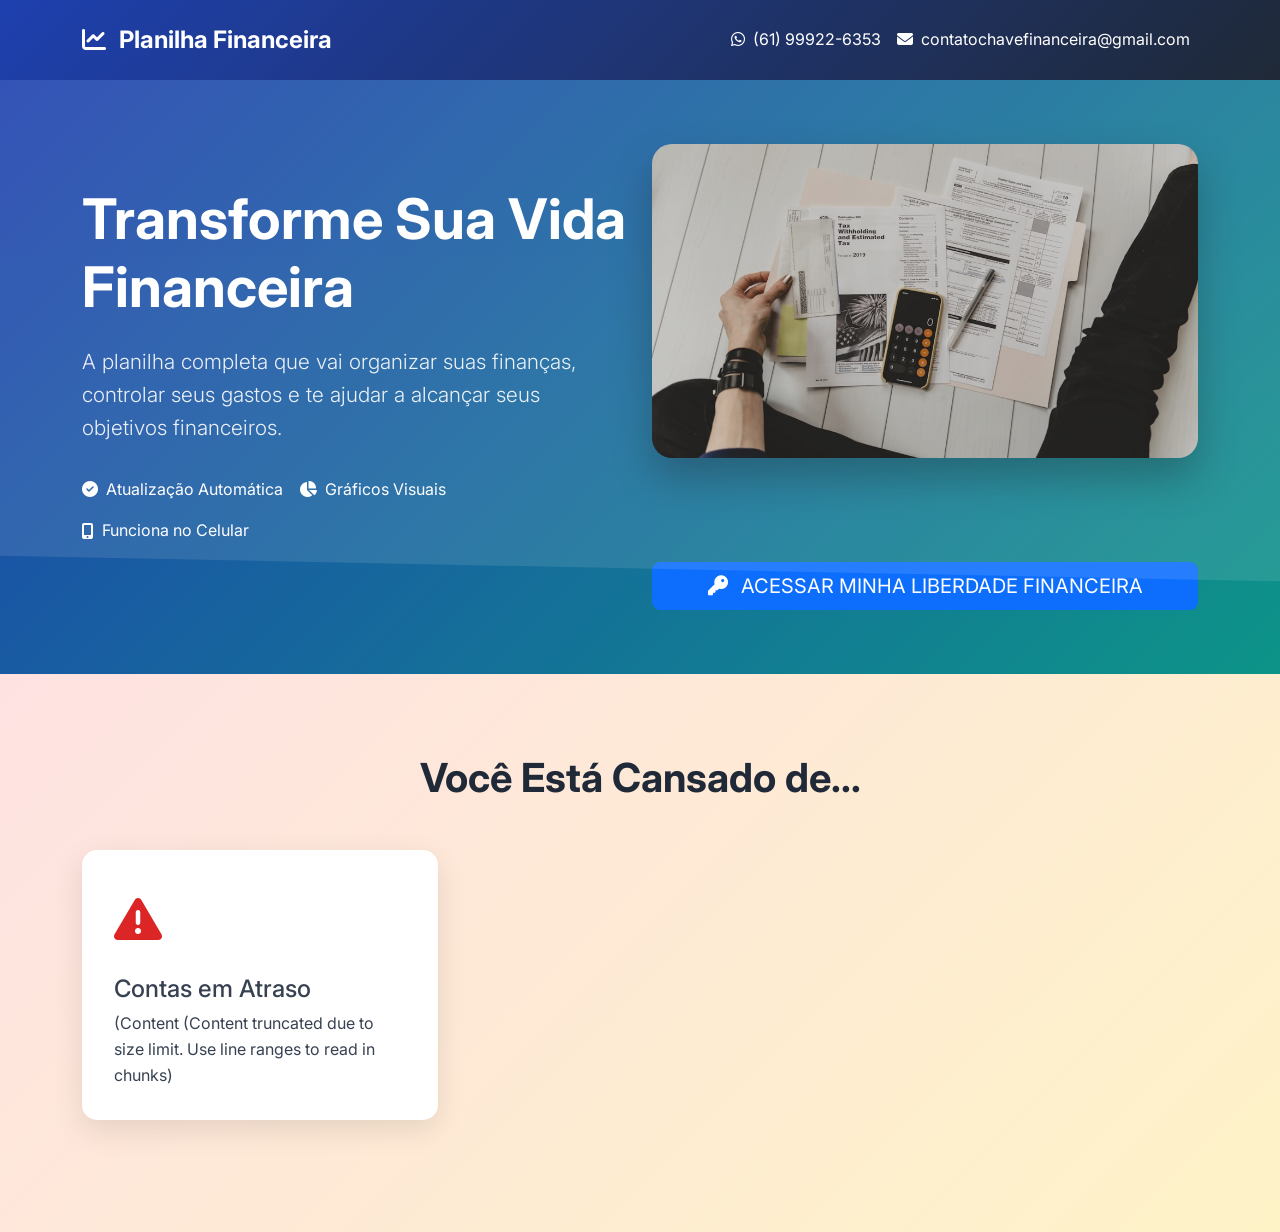
==== index.html @ 9bd9ca6d "Add files via upload" ====
<!DOCTYPE html>
<html lang="pt-BR">
<head>
    <meta charset="UTF-8">
    <meta name="viewport" content="width=device-width, initial-scale=1.0">
    <title>Planilha de Controle Financeiro - Transforme sua Vida Financeira</title>
    <meta name="description" content="Planilha completa para controle financeiro com atualizações automáticas, gráficos e categorização inteligente. Organize suas finanças de forma simples e eficaz.">
    
    <!-- Bootstrap CSS -->
    <link href="https://cdn.jsdelivr.net/npm/bootstrap@5.3.0/dist/css/bootstrap.min.css" rel="stylesheet">
    <!-- Font Awesome -->
    <link href="https://cdnjs.cloudflare.com/ajax/libs/font-awesome/6.4.0/css/all.min.css" rel="stylesheet">
    <!-- Google Fonts -->
    <link href="https://fonts.googleapis.com/css2?family=Inter:wght@300;400;500;600;700&display=swap" rel="stylesheet">
    
    <style>
        :root {
            --primary-color: #1e40af;
            --secondary-color: #0d9488;
            --accent-color: #0891b2;
            --success-color: #059669;
            --warning-color: #d97706;
            --danger-color: #dc2626;
            --dark-color: #1f2937;
            --light-color: #f8fafc;
            --text-color: #374151;
        }
        
        * {
            margin: 0;
            padding: 0;
            box-sizing: border-box;
        }
        
        body {
            font-family: 'Inter', sans-serif;
            line-height: 1.6;
            color: var(--text-color);
            background-color: var(--light-color);
        }
        
        /* Header */
        .navbar {
            background: linear-gradient(135deg, var(--primary-color), var(--dark-color));
            padding: 1rem 0;
            box-shadow: 0 4px 20px rgba(0, 0, 0, 0.1);
        }
        
        .navbar-brand {
            font-weight: 700;
            font-size: 1.5rem;
            color: white !important;
        }
        
        /* Hero Section */
        .hero {
            background: linear-gradient(135deg, var(--primary-color), var(--secondary-color));
            color: white;
            padding: 4rem 0;
            position: relative;
            overflow: hidden;
        }
        
        .hero::before {
            content: '';
            position: absolute;
            top: 0;
            left: 0;
            right: 0;
            bottom: 0;
            background: url('data:image/svg+xml,<svg xmlns="http://www.w3.org/2000/svg" viewBox="0 0 1000 100" fill="white" opacity="0.1"><polygon points="0,0 1000,0 1000,100 0,80"/></svg>');
            background-size: cover;
        }
        
        .hero-content {
            position: relative;
            z-index: 2;
        }
        
        .hero h1 {
            font-size: 3.5rem;
            font-weight: 700;
            margin-bottom: 1.5rem;
            line-height: 1.2;
        }
        
        .hero .lead {
            font-size: 1.3rem;
            margin-bottom: 2rem;
            opacity: 0.9;
        }
        
        .planilha-preview {
            border-radius: 20px;
            box-shadow: 0 20px 40px rgba(0, 0, 0, 0.3);
            max-width: 100%;
            height: auto;
            margin-bottom: 5rem; /* Aumentado ainda mais para maior espaçamento */
        }
        
        /* Sections */
        .section {
            padding: 5rem 0;
        }
        
        .section-title {
            font-size: 2.5rem;
            font-weight: 700;
            text-align: center;
            margin-bottom: 3rem;
            color: var(--dark-color);
        }
        
        /* Problem Section */
        .problem-section {
            background: linear-gradient(135deg, #fee2e2, #fef3c7);
            position: relative;
        }
        
        .problem-card {
            background: white;
            border-radius: 15px;
            padding: 2rem;
            box-shadow: 0 10px 30px rgba(0, 0, 0, 0.1);
            margin-bottom: 2rem;
            transition: transform 0.3s ease;
        }
        
        .problem-card:hover {
            transform: translateY(-5px);
        }
        
        .problem-icon {
            font-size: 3rem;
            color: var(--danger-color);
            margin-bottom: 1rem;
        }
        
        /* Solution Section */
        .solution-section {
            background: linear-gradient(135deg, #ecfdf5, #f0f9ff);
        }
        
        /* Benefits */
        .benefit-card {
            background: white;
            border-radius: 15px;
            padding: 2rem;
            text-align: center;
            box-shadow: 0 10px 30px rgba(0, 0, 0, 0.1);
            transition: transform 0.3s ease;
            height: 100%;
        }
        
        .benefit-card:hover {
            transform: translateY(-5px);
        }
        
        .benefit-icon {
            font-size: 3rem;
            color: var(--secondary-color);
            margin-bottom: 1rem;
        }
        
        /* How it Works */
        .step-card {
            background: white;
            border-radius: 15px;
            padding: 2rem;
            text-align: center;
            box-shadow: 0 10px 30px rgba(0, 0, 0, 0.1);
            position: relative;
            margin-bottom: 2rem;
        }
        
        .step-number {
            position: absolute;
            top: -20px;
            left: 50%;
            transform: translateX(-50%);
            background: var(--primary-color);
            color: white;
            width: 40px;
            height: 40px;
            border-radius: 50%;
            display: flex;
            align-items: center;
            justify-content: center;
            font-weight: 700;
            font-size: 1.2rem;
        }
        
        /* Testimonials */
        .testimonial-card {
            background: white;
            border-radius: 15px;
            padding: 2rem;
            box-shadow: 0 10px 30px rgba(0, 0, 0, 0.1);
            margin-bottom: 2rem;
        }
        
        .testimonial-rating {
            color: #fbbf24;
            margin-bottom: 1rem;
        }
        
        /* Purchase Section */
        .purchase-section {
            background: linear-gradient(135deg, var(--primary-color), var(--secondary-color));
            color: white;
            position: relative;
        }
        
        .price-card {
            background: white;
            color: var(--dark-color);
            border-radius: 20px;
            padding: 3rem 2rem;
            text-align: center;
            box-shadow: 0 20px 40px rgba(0, 0, 0, 0.2);
            position: relative;
            overflow: hidden;
        }
        
        .price-card::before {
            content: '';
            position: absolute;
            top: 0;
            left: 0;
            right: 0;
            height: 5px;
            background: linear-gradient(90deg, var(--primary-color), var(--secondary-color));
        }
        
        .price {
            font-size: 3rem;
            font-weight: 700;
            color: var(--success-color);
            margin: 1rem 0;
        }
        
        .guarantee-badge {
            background: var(--success-color);
            color: white;
            padding: 0.5rem 1rem;
            border-radius: 25px;
            font-weight: 600;
            display: inline-block;
            margin-top: 1rem;
        }
        
        /* Buttons */
        .btn-primary-custom {
            background: linear-gradient(135deg, #059669, #10b981); /* Mais verde que azul */
            border: none;
            border-radius: 50px;
            padding: 1rem 2rem;
            font-weight: 600;
            font-size: 1.1rem;
            transition: all 0.3s ease;
            box-shadow: 0 4px 15px rgba(5, 150, 105, 0.3);
        }
        
        .btn-primary-custom:hover {
            transform: translateY(-2px);
            box-shadow: 0 8px 25px rgba(5, 150, 105, 0.4);
        }
        
        .btn-comprar {
            background: linear-gradient(135deg, var(--success-color), var(--secondary-color));
            border: none;
            border-radius: 50px;
            padding: 1.2rem 3rem;
            font-weight: 700;
            font-size: 1.3rem;
            color: white;
            transition: all 0.3s ease;
            box-shadow: 0 6px 20px rgba(5, 150, 105, 0.4);
            animation: pulse 2s infinite;
        }
        
        .btn-comprar:hover {
            transform: translateY(-3px);
            box-shadow: 0 10px 30px rgba(5, 150, 105, 0.5);
            color: white;
        }
        
        @keyframes pulse {
            0% { box-shadow: 0 6px 20px rgba(5, 150, 105, 0.4); }
            50% { box-shadow: 0 6px 20px rgba(5, 150, 105, 0.6); }
            100% { box-shadow: 0 6px 20px rgba(5, 150, 105, 0.4); }
        }
        
        /* FAQ */
        .faq-item {
            background: white;
            border-radius: 10px;
            margin-bottom: 1rem;
            box-shadow: 0 4px 15px rgba(0, 0, 0, 0.1);
        }
        
        .faq-header {
            padding: 1.5rem;
            cursor: pointer;
            border-bottom: 1px solid #e5e7eb;
            transition: background-color 0.3s ease;
        }
        
        .faq-header:hover {
            background-color: #f9fafb;
        }
        
        .faq-content {
            padding: 1.5rem;
            display: none;
        }
        
        /* Footer */
        .footer {
            background: var(--dark-color);
            color: white;
            padding: 3rem 0 1rem;
        }
        
        /* Mobile Optimizations */
        @media (max-width: 768px) {
            .hero h1 {
                font-size: 2.5rem;
            }
            
            .hero .lead {
                font-size: 1.1rem;
            }
            
            .section-title {
                font-size: 2rem;
            }
            
            .price {
                font-size: 2.5rem;
            }
            
            .btn-comprar {
                font-size: 1.1rem;
                padding: 1rem 2rem;
            }
        }
        
        /* Fixed Buy Button for Mobile */
        .fixed-buy-button {
            position: fixed;
            bottom: 20px;
            left: 50%;
            transform: translateX(-50%);
            z-index: 1000;
            display: none;
        }
        
        @media (max-width: 768px) {
            .fixed-buy-button {
                display: block;
            }
        }
        
        /* Modal Styles */
        .modal-content {
            border-radius: 20px;
            border: none;
        }
        
        .modal-header {
            background: linear-gradient(135deg, var(--primary-color), var(--secondary-color));
            color: white;
            border-radius: 20px 20px 0 0;
        }
        
        .form-control {
            border-radius: 10px;
            border: 2px solid #e5e7eb;
            padding: 12px 16px;
            transition: border-color 0.3s ease;
        }
        
        .form-control:focus {
            border-color: var(--primary-color);
            box-shadow: 0 0 0 3px rgba(30, 64, 175, 0.1);
        }
        
        .payment-option {
            border: 2px solid #e5e7eb;
            border-radius: 15px;
            padding: 1rem;
            margin-bottom: 1rem;
            cursor: pointer;
            transition: all 0.3s ease;
        }
        
        .payment-option:hover {
            border-color: var(--primary-color);
            background-color: #f8fafc;
        }
        
        .payment-option.selected {
            border-color: var(--primary-color);
            background-color: #eff6ff;
        }
        
        .payment-icon {
            font-size: 2rem;
            margin-bottom: 0.5rem;
        }
        
        .pix-details {
            background: #fef3c7;
            border: 2px solid #f59e0b;
            border-radius: 15px;
            padding: 1.5rem;
            margin-bottom: 1rem; /* Alterado para margin-bottom */
            display: none;
        }
        .pix-key {
            background: white;
            border: 1px solid #d1d5db;
            border-radius: 8px;
            padding: 10px;
            font-family: monospace;
            word-break: break-all;
            margin: 1rem 0;
        }

        .card-details {
            background: #e0f2fe;
            border: 2px solid #3b82f6;
            border-radius: 15px;
            padding: 1.5rem;
            margin-top: 1rem;
            display: none;
        }
    </style>
</head>
<body>
    <!-- Navigation -->
    <nav class="navbar navbar-expand-lg navbar-dark">
        <div class="container">
            <a class="navbar-brand" href="#">
                <i class="fas fa-chart-line me-2"></i>
                Planilha Financeira
            </a>
            <div class="navbar-nav ms-auto">
                <a class="nav-link text-white" href="tel:61999226353">
                    <i class="fab fa-whatsapp me-1"></i>
                    (61) 99922-6353
                </a>
                <a class="nav-link text-white" href="mailto:contatochavefinanceira@gmail.com">
                    <i class="fas fa-envelope me-1"></i>
                    contatochavefinanceira@gmail.com
                </a>
            </div>
        </div>
    </nav>

    <!-- Hero Section -->
    <section class="hero">
        <div class="container">
            <div class="row align-items-center">
                <div class="col-lg-6">
                    <div class="hero-content">
                        <h1>Transforme Sua Vida Financeira</h1>
                        <p class="lead">
                            A planilha completa que vai organizar suas finanças, 
                            controlar seus gastos e te ajudar a alcançar seus objetivos financeiros.
                        </p>
                        <div class="d-flex flex-wrap gap-3 mb-4">
                            <div class="d-flex align-items-center">
                                <i class="fas fa-check-circle me-2"></i>
                                <span>Atualização Automática</span>
                            </div>
                            <div class="d-flex align-items-center">
                                <i class="fas fa-chart-pie me-2"></i>
                                <span>Gráficos Visuais</span>
                            </div>
                            <div class="d-flex align-items-center">
                                <i class="fas fa-mobile-alt me-2"></i>
                                <span>Funciona no Celular</span>
                            </div>
                        </div>
                        <!-- Botão removido para evitar sobreposição no mobile -->
                    </div>
                </div>
                <div class="col-lg-6 text-center">
                    <img src="planilha_nova.jpeg" alt="Planilha de Controle Financeiro" class="planilha-preview">
                    <div class="mt-4">
                        <button class="btn btn-primary btn-lg pulse-button w-100" onclick="abrirModalCompra()">
                            <i class="fas fa-key me-2"></i>
                            ACESSAR MINHA LIBERDADE FINANCEIRA
                        </button>
                    </div>
                </div>
                </div>
            </div>
        </div>
    </section>    <!-- Problem Section -->
    <section class="section problem-section" id="problema">
        <div class="container">
            <h2 class="section-title">Você Está Cansado de...</h2>
            <div class="row">
                <div class="col-md-4">
                    <div class="problem-card">
                        <div class="problem-icon">
                            <i class="fas fa-exclamation-triangle"></i>
                        </div>
                        <h4>Contas em Atraso</h4>
                  
(Content
(Content truncated due to size limit. Use line ranges to read in chunks)
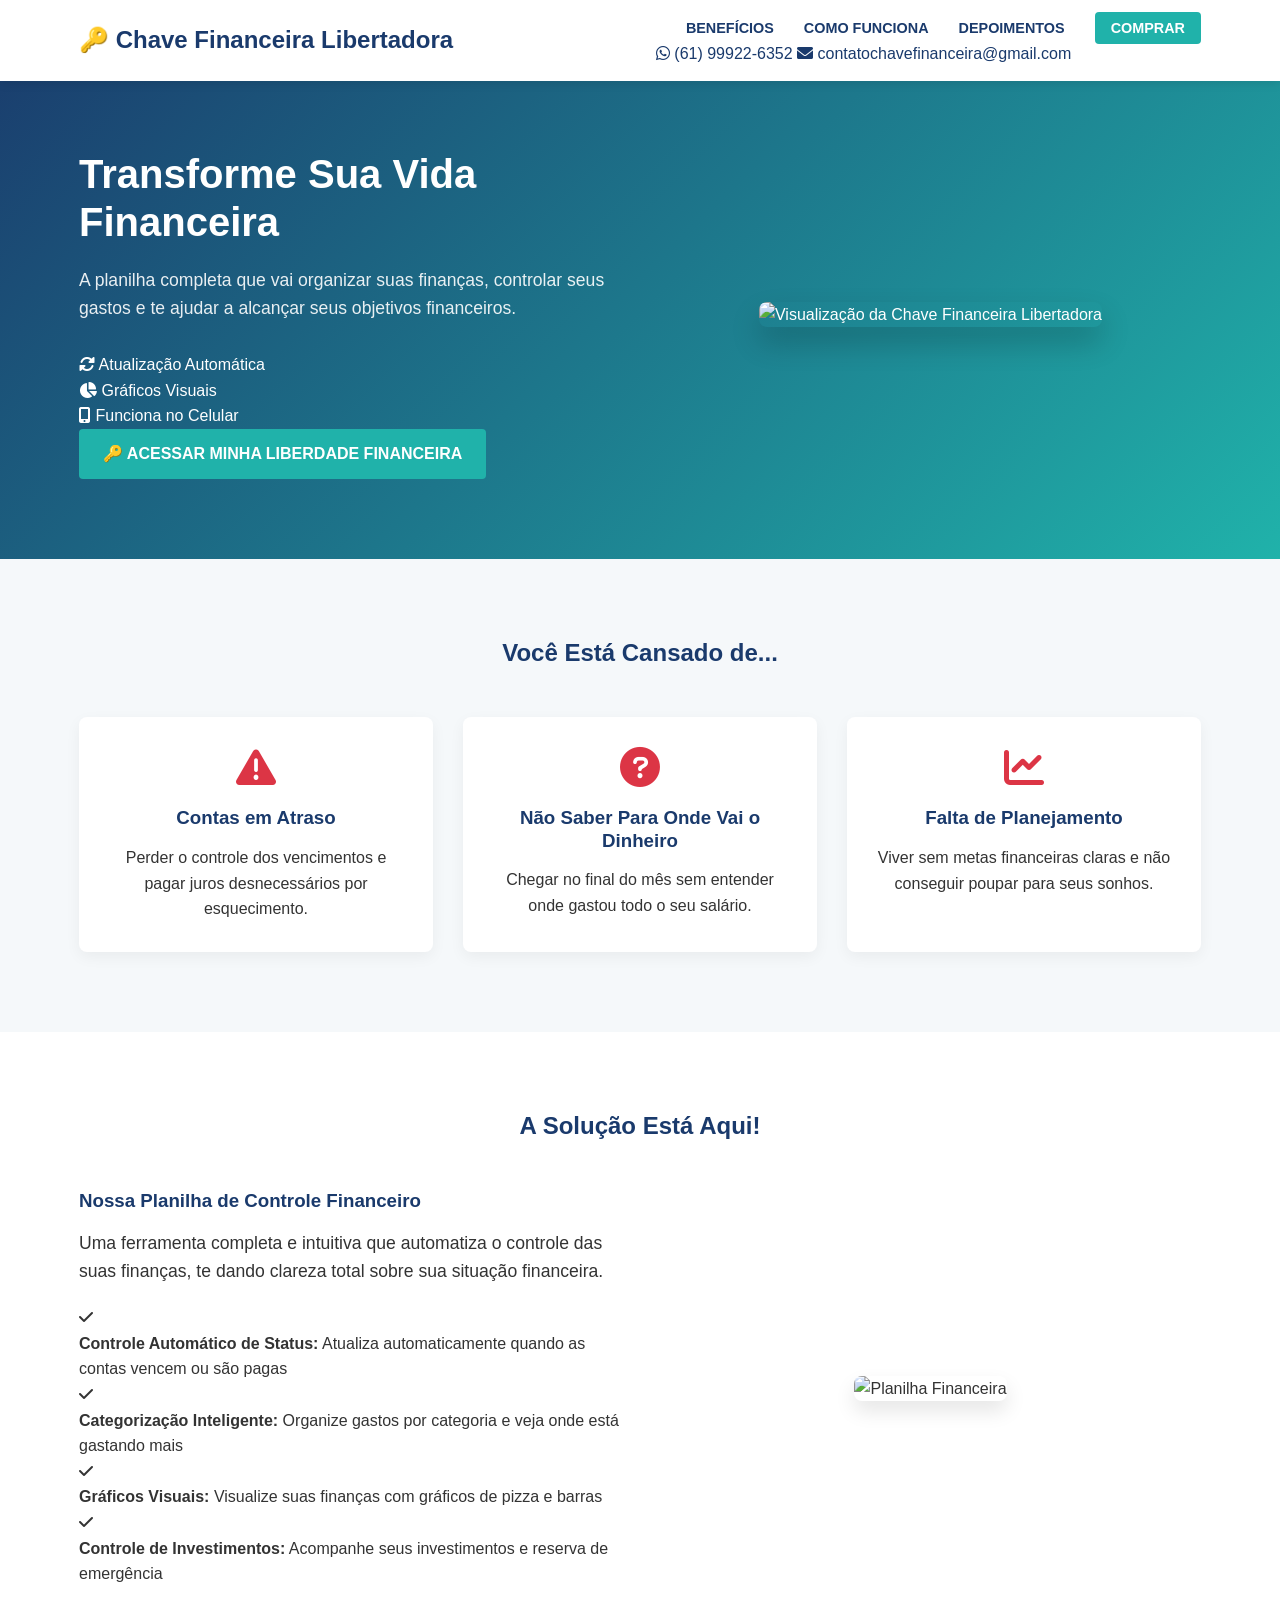
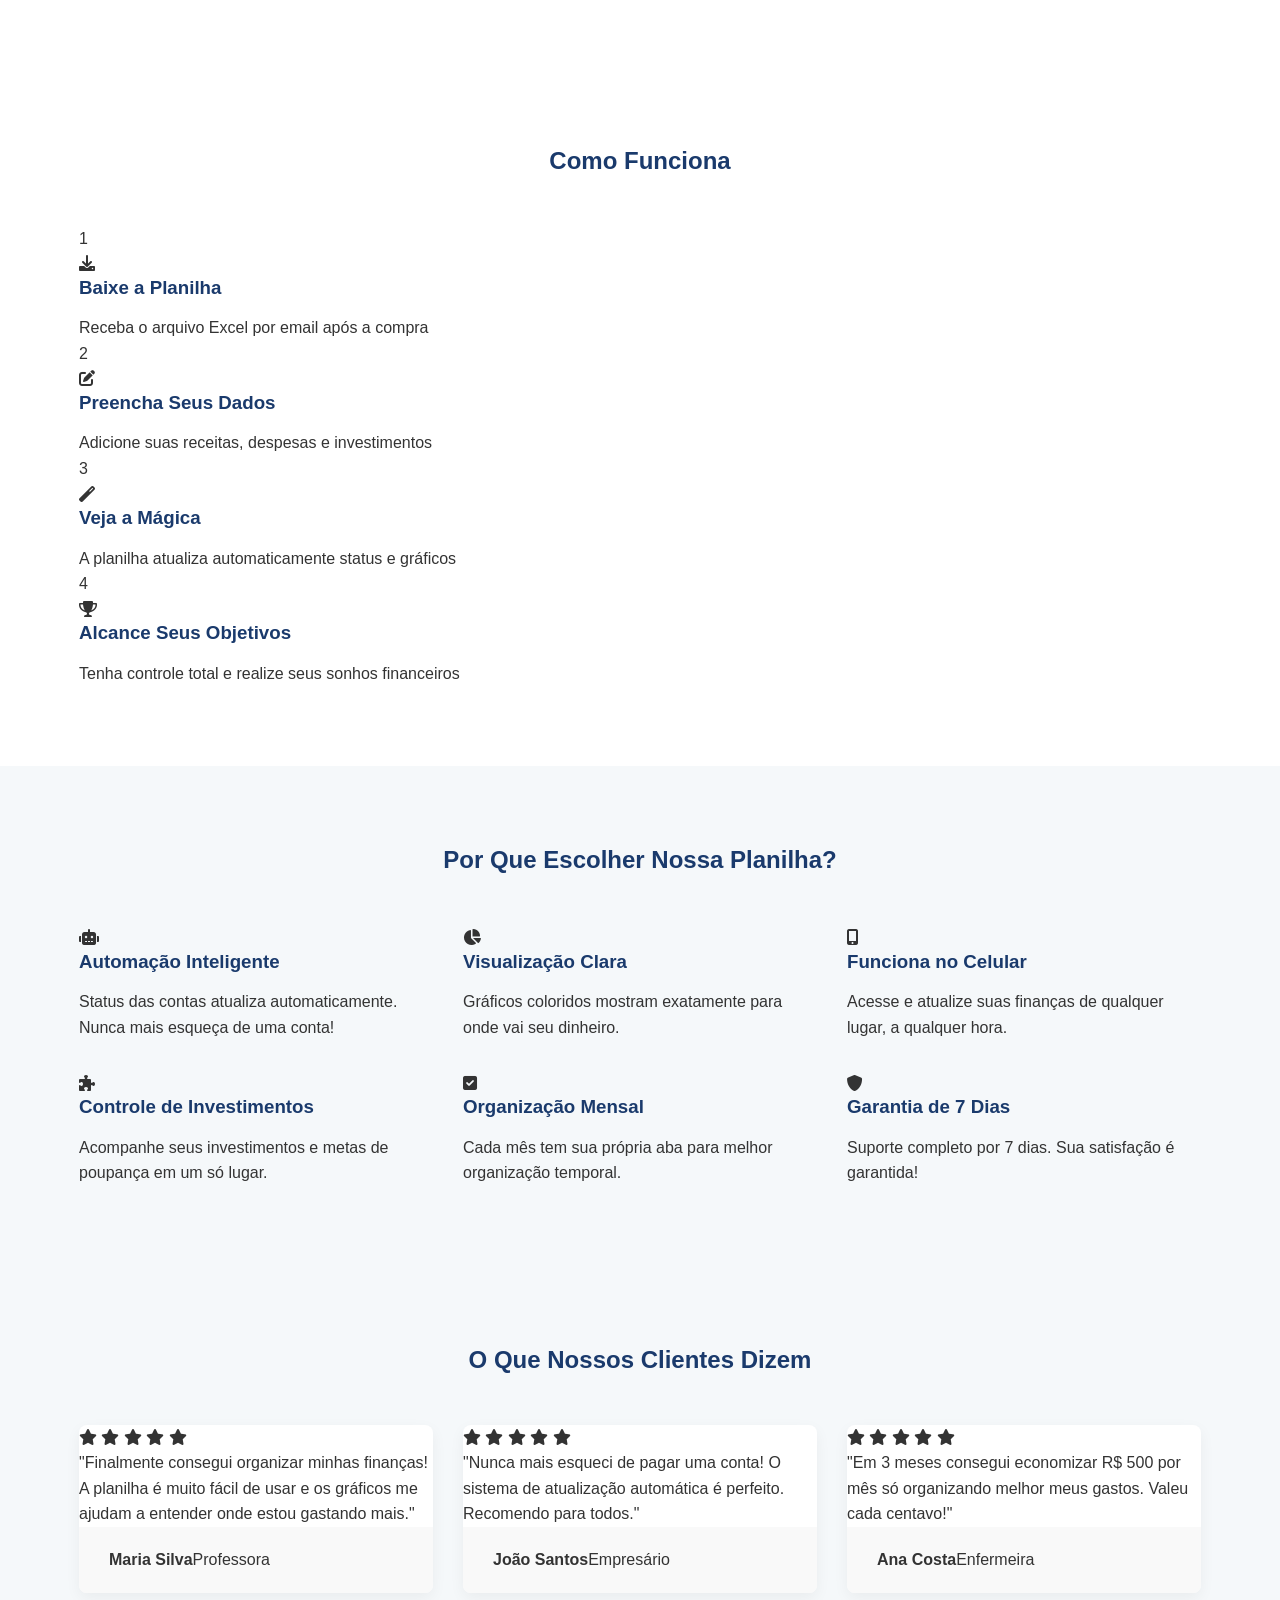
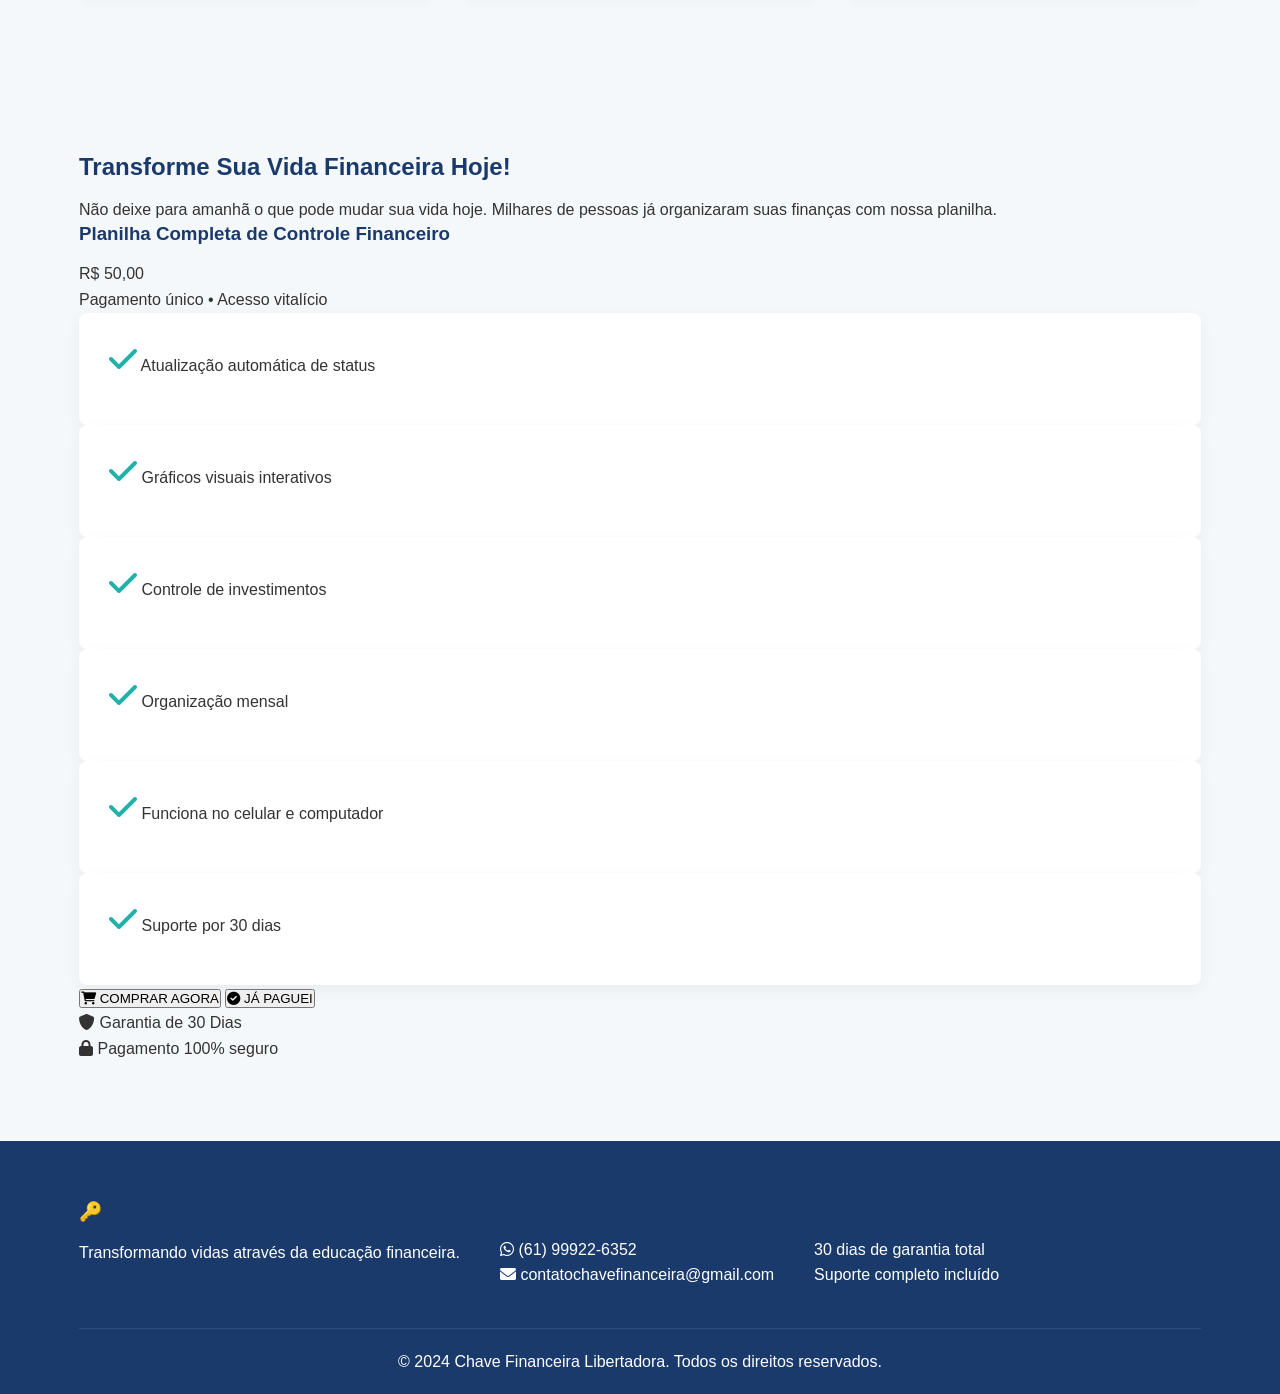
==== commit 79c4c799: "Add files via upload" ====
--- a/index.html
+++ b/index.html
@@ -3,514 +3,464 @@
 <head>
     <meta charset="UTF-8">
     <meta name="viewport" content="width=device-width, initial-scale=1.0">
-    <title>Planilha de Controle Financeiro - Transforme sua Vida Financeira</title>
-    <meta name="description" content="Planilha completa para controle financeiro com atualizações automáticas, gráficos e categorização inteligente. Organize suas finanças de forma simples e eficaz.">
-    
-    <!-- Bootstrap CSS -->
-    <link href="https://cdn.jsdelivr.net/npm/bootstrap@5.3.0/dist/css/bootstrap.min.css" rel="stylesheet">
-    <!-- Font Awesome -->
-    <link href="https://cdnjs.cloudflare.com/ajax/libs/font-awesome/6.4.0/css/all.min.css" rel="stylesheet">
-    <!-- Google Fonts -->
-    <link href="https://fonts.googleapis.com/css2?family=Inter:wght@300;400;500;600;700&display=swap" rel="stylesheet">
-    
-    <style>
-        :root {
-            --primary-color: #1e40af;
-            --secondary-color: #0d9488;
-            --accent-color: #0891b2;
-            --success-color: #059669;
-            --warning-color: #d97706;
-            --danger-color: #dc2626;
-            --dark-color: #1f2937;
-            --light-color: #f8fafc;
-            --text-color: #374151;
-        }
-        
-        * {
-            margin: 0;
-            padding: 0;
-            box-sizing: border-box;
-        }
-        
-        body {
-            font-family: 'Inter', sans-serif;
-            line-height: 1.6;
-            color: var(--text-color);
-            background-color: var(--light-color);
-        }
-        
-        /* Header */
-        .navbar {
-            background: linear-gradient(135deg, var(--primary-color), var(--dark-color));
-            padding: 1rem 0;
-            box-shadow: 0 4px 20px rgba(0, 0, 0, 0.1);
-        }
-        
-        .navbar-brand {
-            font-weight: 700;
-            font-size: 1.5rem;
-            color: white !important;
-        }
-        
-        /* Hero Section */
-        .hero {
-            background: linear-gradient(135deg, var(--primary-color), var(--secondary-color));
-            color: white;
-            padding: 4rem 0;
-            position: relative;
-            overflow: hidden;
-        }
-        
-        .hero::before {
-            content: '';
-            position: absolute;
-            top: 0;
-            left: 0;
-            right: 0;
-            bottom: 0;
-            background: url('data:image/svg+xml,<svg xmlns="http://www.w3.org/2000/svg" viewBox="0 0 1000 100" fill="white" opacity="0.1"><polygon points="0,0 1000,0 1000,100 0,80"/></svg>');
-            background-size: cover;
-        }
-        
-        .hero-content {
-            position: relative;
-            z-index: 2;
-        }
-        
-        .hero h1 {
-            font-size: 3.5rem;
-            font-weight: 700;
-            margin-bottom: 1.5rem;
-            line-height: 1.2;
-        }
-        
-        .hero .lead {
-            font-size: 1.3rem;
-            margin-bottom: 2rem;
-            opacity: 0.9;
-        }
-        
-        .planilha-preview {
-            border-radius: 20px;
-            box-shadow: 0 20px 40px rgba(0, 0, 0, 0.3);
-            max-width: 100%;
-            height: auto;
-            margin-bottom: 5rem; /* Aumentado ainda mais para maior espaçamento */
-        }
-        
-        /* Sections */
-        .section {
-            padding: 5rem 0;
-        }
-        
-        .section-title {
-            font-size: 2.5rem;
-            font-weight: 700;
-            text-align: center;
-            margin-bottom: 3rem;
-            color: var(--dark-color);
-        }
-        
-        /* Problem Section */
-        .problem-section {
-            background: linear-gradient(135deg, #fee2e2, #fef3c7);
-            position: relative;
-        }
-        
-        .problem-card {
-            background: white;
-            border-radius: 15px;
-            padding: 2rem;
-            box-shadow: 0 10px 30px rgba(0, 0, 0, 0.1);
-            margin-bottom: 2rem;
-            transition: transform 0.3s ease;
-        }
-        
-        .problem-card:hover {
-            transform: translateY(-5px);
-        }
-        
-        .problem-icon {
-            font-size: 3rem;
-            color: var(--danger-color);
-            margin-bottom: 1rem;
-        }
-        
-        /* Solution Section */
-        .solution-section {
-            background: linear-gradient(135deg, #ecfdf5, #f0f9ff);
-        }
-        
-        /* Benefits */
-        .benefit-card {
-            background: white;
-            border-radius: 15px;
-            padding: 2rem;
-            text-align: center;
-            box-shadow: 0 10px 30px rgba(0, 0, 0, 0.1);
-            transition: transform 0.3s ease;
-            height: 100%;
-        }
-        
-        .benefit-card:hover {
-            transform: translateY(-5px);
-        }
-        
-        .benefit-icon {
-            font-size: 3rem;
-            color: var(--secondary-color);
-            margin-bottom: 1rem;
-        }
-        
-        /* How it Works */
-        .step-card {
-            background: white;
-            border-radius: 15px;
-            padding: 2rem;
-            text-align: center;
-            box-shadow: 0 10px 30px rgba(0, 0, 0, 0.1);
-            position: relative;
-            margin-bottom: 2rem;
-        }
-        
-        .step-number {
-            position: absolute;
-            top: -20px;
-            left: 50%;
-            transform: translateX(-50%);
-            background: var(--primary-color);
-            color: white;
-            width: 40px;
-            height: 40px;
-            border-radius: 50%;
-            display: flex;
-            align-items: center;
-            justify-content: center;
-            font-weight: 700;
-            font-size: 1.2rem;
-        }
-        
-        /* Testimonials */
-        .testimonial-card {
-            background: white;
-            border-radius: 15px;
-            padding: 2rem;
-            box-shadow: 0 10px 30px rgba(0, 0, 0, 0.1);
-            margin-bottom: 2rem;
-        }
-        
-        .testimonial-rating {
-            color: #fbbf24;
-            margin-bottom: 1rem;
-        }
-        
-        /* Purchase Section */
-        .purchase-section {
-            background: linear-gradient(135deg, var(--primary-color), var(--secondary-color));
-            color: white;
-            position: relative;
-        }
-        
-        .price-card {
-            background: white;
-            color: var(--dark-color);
-            border-radius: 20px;
-            padding: 3rem 2rem;
-            text-align: center;
-            box-shadow: 0 20px 40px rgba(0, 0, 0, 0.2);
-            position: relative;
-            overflow: hidden;
-        }
-        
-        .price-card::before {
-            content: '';
-            position: absolute;
-            top: 0;
-            left: 0;
-            right: 0;
-            height: 5px;
-            background: linear-gradient(90deg, var(--primary-color), var(--secondary-color));
-        }
-        
-        .price {
-            font-size: 3rem;
-            font-weight: 700;
-            color: var(--success-color);
-            margin: 1rem 0;
-        }
-        
-        .guarantee-badge {
-            background: var(--success-color);
-            color: white;
-            padding: 0.5rem 1rem;
-            border-radius: 25px;
-            font-weight: 600;
-            display: inline-block;
-            margin-top: 1rem;
-        }
-        
-        /* Buttons */
-        .btn-primary-custom {
-            background: linear-gradient(135deg, #059669, #10b981); /* Mais verde que azul */
-            border: none;
-            border-radius: 50px;
-            padding: 1rem 2rem;
-            font-weight: 600;
-            font-size: 1.1rem;
-            transition: all 0.3s ease;
-            box-shadow: 0 4px 15px rgba(5, 150, 105, 0.3);
-        }
-        
-        .btn-primary-custom:hover {
-            transform: translateY(-2px);
-            box-shadow: 0 8px 25px rgba(5, 150, 105, 0.4);
-        }
-        
-        .btn-comprar {
-            background: linear-gradient(135deg, var(--success-color), var(--secondary-color));
-            border: none;
-            border-radius: 50px;
-            padding: 1.2rem 3rem;
-            font-weight: 700;
-            font-size: 1.3rem;
-            color: white;
-            transition: all 0.3s ease;
-            box-shadow: 0 6px 20px rgba(5, 150, 105, 0.4);
-            animation: pulse 2s infinite;
-        }
-        
-        .btn-comprar:hover {
-            transform: translateY(-3px);
-            box-shadow: 0 10px 30px rgba(5, 150, 105, 0.5);
-            color: white;
-        }
-        
-        @keyframes pulse {
-            0% { box-shadow: 0 6px 20px rgba(5, 150, 105, 0.4); }
-            50% { box-shadow: 0 6px 20px rgba(5, 150, 105, 0.6); }
-            100% { box-shadow: 0 6px 20px rgba(5, 150, 105, 0.4); }
-        }
-        
-        /* FAQ */
-        .faq-item {
-            background: white;
-            border-radius: 10px;
-            margin-bottom: 1rem;
-            box-shadow: 0 4px 15px rgba(0, 0, 0, 0.1);
-        }
-        
-        .faq-header {
-            padding: 1.5rem;
-            cursor: pointer;
-            border-bottom: 1px solid #e5e7eb;
-            transition: background-color 0.3s ease;
-        }
-        
-        .faq-header:hover {
-            background-color: #f9fafb;
-        }
-        
-        .faq-content {
-            padding: 1.5rem;
-            display: none;
-        }
-        
-        /* Footer */
-        .footer {
-            background: var(--dark-color);
-            color: white;
-            padding: 3rem 0 1rem;
-        }
-        
-        /* Mobile Optimizations */
-        @media (max-width: 768px) {
-            .hero h1 {
-                font-size: 2.5rem;
-            }
-            
-            .hero .lead {
-                font-size: 1.1rem;
-            }
-            
-            .section-title {
-                font-size: 2rem;
-            }
-            
-            .price {
-                font-size: 2.5rem;
-            }
-            
-            .btn-comprar {
-                font-size: 1.1rem;
-                padding: 1rem 2rem;
-            }
-        }
-        
-        /* Fixed Buy Button for Mobile */
-        .fixed-buy-button {
-            position: fixed;
-            bottom: 20px;
-            left: 50%;
-            transform: translateX(-50%);
-            z-index: 1000;
-            display: none;
-        }
-        
-        @media (max-width: 768px) {
-            .fixed-buy-button {
-                display: block;
-            }
-        }
-        
-        /* Modal Styles */
-        .modal-content {
-            border-radius: 20px;
-            border: none;
-        }
-        
-        .modal-header {
-            background: linear-gradient(135deg, var(--primary-color), var(--secondary-color));
-            color: white;
-            border-radius: 20px 20px 0 0;
-        }
-        
-        .form-control {
-            border-radius: 10px;
-            border: 2px solid #e5e7eb;
-            padding: 12px 16px;
-            transition: border-color 0.3s ease;
-        }
-        
-        .form-control:focus {
-            border-color: var(--primary-color);
-            box-shadow: 0 0 0 3px rgba(30, 64, 175, 0.1);
-        }
-        
-        .payment-option {
-            border: 2px solid #e5e7eb;
-            border-radius: 15px;
-            padding: 1rem;
-            margin-bottom: 1rem;
-            cursor: pointer;
-            transition: all 0.3s ease;
-        }
-        
-        .payment-option:hover {
-            border-color: var(--primary-color);
-            background-color: #f8fafc;
-        }
-        
-        .payment-option.selected {
-            border-color: var(--primary-color);
-            background-color: #eff6ff;
-        }
-        
-        .payment-icon {
-            font-size: 2rem;
-            margin-bottom: 0.5rem;
-        }
-        
-        .pix-details {
-            background: #fef3c7;
-            border: 2px solid #f59e0b;
-            border-radius: 15px;
-            padding: 1.5rem;
-            margin-bottom: 1rem; /* Alterado para margin-bottom */
-            display: none;
-        }
-        .pix-key {
-            background: white;
-            border: 1px solid #d1d5db;
-            border-radius: 8px;
-            padding: 10px;
-            font-family: monospace;
-            word-break: break-all;
-            margin: 1rem 0;
-        }
-
-        .card-details {
-            background: #e0f2fe;
-            border: 2px solid #3b82f6;
-            border-radius: 15px;
-            padding: 1.5rem;
-            margin-top: 1rem;
-            display: none;
-        }
-    </style>
+    <title>Chave Financeira Libertadora - Transforme suas finanças</title>
+    <link rel="stylesheet" href="estilos.css">
+    <link rel="stylesheet" href="mobile_optimization.css">
+    <link rel="stylesheet" href="https://cdnjs.cloudflare.com/ajax/libs/font-awesome/6.0.0/css/all.min.css">
 </head>
 <body>
-    <!-- Navigation -->
-    <nav class="navbar navbar-expand-lg navbar-dark">
-        <div class="container">
-            <a class="navbar-brand" href="#">
-                <i class="fas fa-chart-line me-2"></i>
-                Planilha Financeira
-            </a>
-            <div class="navbar-nav ms-auto">
-                <a class="nav-link text-white" href="tel:61999226353">
-                    <i class="fab fa-whatsapp me-1"></i>
-                    (61) 99922-6353
-                </a>
-                <a class="nav-link text-white" href="mailto:contatochavefinanceira@gmail.com">
-                    <i class="fas fa-envelope me-1"></i>
-                    contatochavefinanceira@gmail.com
-                </a>
-            </div>
-        </div>
-    </nav>
-
-    <!-- Hero Section -->
+    <header class="header">
+        <div class="container">
+            <div class="logo">
+                <h1>🔑 Chave Financeira Libertadora</h1>
+            </div>
+            <nav class="nav">
+                <ul>
+                    <li><a href="#beneficios">Benefícios</a></li>
+                    <li><a href="#como-funciona">Como Funciona</a></li>
+                    <li><a href="#depoimentos">Depoimentos</a></li>
+                    <li><a href="#" class="btn-nav btn-trigger-purchase">Comprar</a></li>
+                </ul>
+                <div class="contact-info">
+                    <a href="https://wa.me/5561999226352" target="_blank" class="contact-link">
+                        <i class="fab fa-whatsapp"></i> (61) 99922-6352
+                    </a>
+                    <a href="mailto:contatochavefinanceira@gmail.com" class="contact-link">
+                        <i class="fas fa-envelope"></i> contatochavefinanceira@gmail.com
+                    </a>
+                </div>
+            </nav>
+        </div>
+    </header>
+
     <section class="hero">
         <div class="container">
-            <div class="row align-items-center">
-                <div class="col-lg-6">
-                    <div class="hero-content">
-                        <h1>Transforme Sua Vida Financeira</h1>
-                        <p class="lead">
-                            A planilha completa que vai organizar suas finanças, 
-                            controlar seus gastos e te ajudar a alcançar seus objetivos financeiros.
-                        </p>
-                        <div class="d-flex flex-wrap gap-3 mb-4">
-                            <div class="d-flex align-items-center">
-                                <i class="fas fa-check-circle me-2"></i>
-                                <span>Atualização Automática</span>
-                            </div>
-                            <div class="d-flex align-items-center">
-                                <i class="fas fa-chart-pie me-2"></i>
-                                <span>Gráficos Visuais</span>
-                            </div>
-                            <div class="d-flex align-items-center">
-                                <i class="fas fa-mobile-alt me-2"></i>
-                                <span>Funciona no Celular</span>
+            <div class="hero-content">
+                <h1>Transforme Sua Vida Financeira</h1>
+                <p>A planilha completa que vai organizar suas finanças, controlar seus gastos e te ajudar a alcançar seus objetivos financeiros.</p>
+                <div class="hero-features">
+                    <div class="feature">
+                        <i class="fas fa-sync-alt"></i>
+                        <span>Atualização Automática</span>
+                    </div>
+                    <div class="feature">
+                        <i class="fas fa-chart-pie"></i>
+                        <span>Gráficos Visuais</span>
+                    </div>
+                    <div class="feature">
+                        <i class="fas fa-mobile-alt"></i>
+                        <span>Funciona no Celular</span>
+                    </div>
+                </div>
+                <a href="#comprar" class="btn-primary btn-hero">🔑 ACESSAR MINHA LIBERDADE FINANCEIRA</a>
+            </div>
+            <div class="hero-image">
+                <img src="assets/planilha_nova_visualizacao.jpeg" alt="Visualização da Chave Financeira Libertadora">
+            </div>
+        </div>
+    </section>
+
+    <section class="problema" id="problema">
+        <div class="container">
+            <h2>Você Está Cansado de...</h2>
+            <div class="problema-grid">
+                <div class="problema-item">
+                    <i class="fas fa-exclamation-triangle"></i>
+                    <h3>Contas em Atraso</h3>
+                    <p>Perder o controle dos vencimentos e pagar juros desnecessários por esquecimento.</p>
+                </div>
+                <div class="problema-item">
+                    <i class="fas fa-question-circle"></i>
+                    <h3>Não Saber Para Onde Vai o Dinheiro</h3>
+                    <p>Chegar no final do mês sem entender onde gastou todo o seu salário.</p>
+                </div>
+                <div class="problema-item">
+                    <i class="fas fa-chart-line"></i>
+                    <h3>Falta de Planejamento</h3>
+                    <p>Viver sem metas financeiras claras e não conseguir poupar para seus sonhos.</p>
+                </div>
+            </div>
+        </div>
+    </section>
+
+    <section class="solucao" id="solucao">
+        <div class="container">
+            <h2>A Solução Está Aqui!</h2>
+            <div class="solucao-content">
+                <div class="solucao-text">
+                    <h3>Nossa Planilha de Controle Financeiro</h3>
+                    <p>Uma ferramenta completa e intuitiva que automatiza o controle das suas finanças, te dando clareza total sobre sua situação financeira.</p>
+                    
+                    <div class="features-list">
+                        <div class="feature-item">
+                            <i class="fas fa-check"></i>
+                            <div>
+                                <strong>Controle Automático de Status:</strong> Atualiza automaticamente quando as contas vencem ou são pagas
                             </div>
                         </div>
-                        <!-- Botão removido para evitar sobreposição no mobile -->
-                    </div>
-                </div>
-                <div class="col-lg-6 text-center">
-                    <img src="planilha_nova.jpeg" alt="Planilha de Controle Financeiro" class="planilha-preview">
-                    <div class="mt-4">
-                        <button class="btn btn-primary btn-lg pulse-button w-100" onclick="abrirModalCompra()">
-                            <i class="fas fa-key me-2"></i>
-                            ACESSAR MINHA LIBERDADE FINANCEIRA
-                        </button>
-                    </div>
-                </div>
-                </div>
-            </div>
-        </div>
-    </section>    <!-- Problem Section -->
-    <section class="section problem-section" id="problema">
-        <div class="container">
-            <h2 class="section-title">Você Está Cansado de...</h2>
-            <div class="row">
-                <div class="col-md-4">
-                    <div class="problem-card">
-                        <div class="problem-icon">
-                            <i class="fas fa-exclamation-triangle"></i>
+                        <div class="feature-item">
+                            <i class="fas fa-check"></i>
+                            <div>
+                                <strong>Categorização Inteligente:</strong> Organize gastos por categoria e veja onde está gastando mais
+                            </div>
                         </div>
-                        <h4>Contas em Atraso</h4>
-                  
-(Content
-(Content truncated due to size limit. Use line ranges to read in chunks)
-
+                        <div class="feature-item">
+                            <i class="fas fa-check"></i>
+                            <div>
+                                <strong>Gráficos Visuais:</strong> Visualize suas finanças com gráficos de pizza e barras
+                            </div>
+                        </div>
+                        <div class="feature-item">
+                            <i class="fas fa-check"></i>
+                            <div>
+                                <strong>Controle de Investimentos:</strong> Acompanhe seus investimentos e reserva de emergência
+                            </div>
+                        </div>
+                    </div>
+                </div>
+                <div class="solucao-image">
+                    <img src="assets/planilha_nova_visualizacao.jpeg" alt="Planilha Financeira">
+                </div>
+            </div>
+        </div>
+    </section>
+
+    <section class="como-funciona" id="como-funciona">
+        <div class="container">
+            <h2>Como Funciona</h2>
+            <div class="steps">
+                <div class="step">
+                    <div class="step-number">1</div>
+                    <div class="step-icon">
+                        <i class="fas fa-download"></i>
+                    </div>
+                    <h3>Baixe a Planilha</h3>
+                    <p>Receba o arquivo Excel por email após a compra</p>
+                </div>
+                <div class="step">
+                    <div class="step-number">2</div>
+                    <div class="step-icon">
+                        <i class="fas fa-edit"></i>
+                    </div>
+                    <h3>Preencha Seus Dados</h3>
+                    <p>Adicione suas receitas, despesas e investimentos</p>
+                </div>
+                <div class="step">
+                    <div class="step-number">3</div>
+                    <div class="step-icon">
+                        <i class="fas fa-magic"></i>
+                    </div>
+                    <h3>Veja a Mágica</h3>
+                    <p>A planilha atualiza automaticamente status e gráficos</p>
+                </div>
+                <div class="step">
+                    <div class="step-number">4</div>
+                    <div class="step-icon">
+                        <i class="fas fa-trophy"></i>
+                    </div>
+                    <h3>Alcance Seus Objetivos</h3>
+                    <p>Tenha controle total e realize seus sonhos financeiros</p>
+                </div>
+            </div>
+        </div>
+    </section>
+
+    <section class="beneficios" id="beneficios">
+        <div class="container">
+            <h2>Por Que Escolher Nossa Planilha?</h2>
+            <div class="beneficios-grid">
+                <div class="beneficio">
+                    <div class="beneficio-icon">
+                        <i class="fas fa-robot"></i>
+                    </div>
+                    <h3>Automação Inteligente</h3>
+                    <p>Status das contas atualiza automaticamente. Nunca mais esqueça de uma conta!</p>
+                </div>
+                <div class="beneficio">
+                    <div class="beneficio-icon">
+                        <i class="fas fa-chart-pie"></i>
+                    </div>
+                    <h3>Visualização Clara</h3>
+                    <p>Gráficos coloridos mostram exatamente para onde vai seu dinheiro.</p>
+                </div>
+                <div class="beneficio">
+                    <div class="beneficio-icon">
+                        <i class="fas fa-mobile-alt"></i>
+                    </div>
+                    <h3>Funciona no Celular</h3>
+                    <p>Acesse e atualize suas finanças de qualquer lugar, a qualquer hora.</p>
+                </div>
+                <div class="beneficio">
+                    <div class="beneficio-icon">
+                        <i class="fas fa-puzzle-piece"></i>
+                    </div>
+                    <h3>Controle de Investimentos</h3>
+                    <p>Acompanhe seus investimentos e metas de poupança em um só lugar.</p>
+                </div>
+                <div class="beneficio">
+                    <div class="beneficio-icon">
+                        <i class="fas fa-check-square"></i>
+                    </div>
+                    <h3>Organização Mensal</h3>
+                    <p>Cada mês tem sua própria aba para melhor organização temporal.</p>
+                </div>
+                <div class="beneficio">
+                    <div class="beneficio-icon">
+                        <i class="fas fa-shield-alt"></i>
+                    </div>
+                    <h3>Garantia de 7 Dias</h3>
+                    <p>Suporte completo por 7 dias. Sua satisfação é garantida!</p>
+                </div>
+            </div>
+        </div>
+    </section>
+
+    <section class="depoimentos" id="depoimentos">
+        <div class="container">
+            <h2>O Que Nossos Clientes Dizem</h2>
+            <div class="depoimentos-grid">
+                <div class="depoimento">
+                    <div class="stars">
+                        <i class="fas fa-star"></i>
+                        <i class="fas fa-star"></i>
+                        <i class="fas fa-star"></i>
+                        <i class="fas fa-star"></i>
+                        <i class="fas fa-star"></i>
+                    </div>
+                    <p>"Finalmente consegui organizar minhas finanças! A planilha é muito fácil de usar e os gráficos me ajudam a entender onde estou gastando mais."</p>
+                    <div class="depoimento-autor">
+                        <strong>Maria Silva</strong>
+                        <span>Professora</span>
+                    </div>
+                </div>
+                <div class="depoimento">
+                    <div class="stars">
+                        <i class="fas fa-star"></i>
+                        <i class="fas fa-star"></i>
+                        <i class="fas fa-star"></i>
+                        <i class="fas fa-star"></i>
+                        <i class="fas fa-star"></i>
+                    </div>
+                    <p>"Nunca mais esqueci de pagar uma conta! O sistema de atualização automática é perfeito. Recomendo para todos."</p>
+                    <div class="depoimento-autor">
+                        <strong>João Santos</strong>
+                        <span>Empresário</span>
+                    </div>
+                </div>
+                <div class="depoimento">
+                    <div class="stars">
+                        <i class="fas fa-star"></i>
+                        <i class="fas fa-star"></i>
+                        <i class="fas fa-star"></i>
+                        <i class="fas fa-star"></i>
+                        <i class="fas fa-star"></i>
+                    </div>
+                    <p>"Em 3 meses consegui economizar R$ 500 por mês só organizando melhor meus gastos. Valeu cada centavo!"</p>
+                    <div class="depoimento-autor">
+                        <strong>Ana Costa</strong>
+                        <span>Enfermeira</span>
+                    </div>
+                </div>
+            </div>
+        </div>
+    </section>
+
+    <section class="cta-final">
+        <div class="container">
+            <h2>Transforme Sua Vida Financeira Hoje!</h2>
+            <p>Não deixe para amanhã o que pode mudar sua vida hoje. Milhares de pessoas já organizaram suas finanças com nossa planilha.</p>
+            
+            <div class="oferta-box">
+                <h3>Planilha Completa de Controle Financeiro</h3>
+                <div class="preco-destaque">
+                    <span class="preco">R$ 50,00</span>
+                </div>
+                <p class="preco-info">Pagamento único • Acesso vitalício</p>
+                
+                <div class="beneficios-lista">
+                    <div class="beneficio-item">
+                        <i class="fas fa-check"></i>
+                        <span>Atualização automática de status</span>
+                    </div>
+                    <div class="beneficio-item">
+                        <i class="fas fa-check"></i>
+                        <span>Gráficos visuais interativos</span>
+                    </div>
+                    <div class="beneficio-item">
+                        <i class="fas fa-check"></i>
+                        <span>Controle de investimentos</span>
+                    </div>
+                    <div class="beneficio-item">
+                        <i class="fas fa-check"></i>
+                        <span>Organização mensal</span>
+                    </div>
+                    <div class="beneficio-item">
+                        <i class="fas fa-check"></i>
+                        <span>Funciona no celular e computador</span>
+                    </div>
+                    <div class="beneficio-item">
+                        <i class="fas fa-check"></i>
+                        <span>Suporte por 30 dias</span>
+                    </div>
+                </div>
+                
+                <div class="botoes-compra">
+                    <button class="btn-comprar-agora" onclick="abrirModalCompra()">
+                        <i class="fas fa-shopping-cart"></i> COMPRAR AGORA
+                    </button>
+                    <button class="btn-ja-paguei" onclick="abrirModalJaPaguei()">
+                        <i class="fas fa-check-circle"></i> JÁ PAGUEI
+                    </button>
+                </div>
+                
+                <div class="garantia-info">
+                    <i class="fas fa-shield-alt"></i>
+                    <span>Garantia de 30 Dias</span>
+                </div>
+                
+                <div class="seguranca-info">
+                    <i class="fas fa-lock"></i>
+                    <span>Pagamento 100% seguro</span>
+                </div>
+            </div>
+        </div>
+    </section>
+
+    <!-- Modal de Compra -->
+    <div id="modal-compra" class="modal">
+        <div class="modal-content">
+            <span class="close" onclick="fecharModal('modal-compra')">&times;</span>
+            <h2>Finalizar Compra</h2>
+            <form id="form-compra">
+                <div class="form-group">
+                    <label for="nome">Nome Completo*</label>
+                    <input type="text" id="nome" name="nome" required>
+                </div>
+                <div class="form-group">
+                    <label for="email">E-mail*</label>
+                    <input type="email" id="email" name="email" required>
+                </div>
+                <div class="form-group">
+                    <label for="whatsapp">WhatsApp*</label>
+                    <input type="tel" id="whatsapp" name="whatsapp" required placeholder="(61) 99999-9999">
+                </div>
+                <div class="form-group">
+                    <label>Forma de Pagamento*</label>
+                    <div class="payment-options">
+                        <label class="payment-option">
+                            <input type="radio" name="pagamento" value="pix" required>
+                            <span><i class="fas fa-qrcode"></i> PIX</span>
+                        </label>
+                        <label class="payment-option">
+                            <input type="radio" name="pagamento" value="cartao">
+                            <span><i class="fas fa-credit-card"></i> Cartão</span>
+                        </label>
+                    </div>
+                </div>
+                <button type="submit" class="btn-finalizar">Finalizar Compra</button>
+            </form>
+        </div>
+    </div>
+
+    <!-- Modal PIX -->
+    <div id="modal-pix" class="modal">
+        <div class="modal-content">
+            <span class="close" onclick="fecharModal('modal-pix')">&times;</span>
+            <h2>Pagamento via PIX</h2>
+            <div class="pix-info">
+                <p>Copie o código PIX abaixo e cole no seu banco:</p>
+                <div class="pix-code">
+                    <textarea id="codigo-pix" readonly>00020126880014br.gov.bcb.pix0136a5b7ad4f-5918-4fc1-aa7a-a631afa24c260226Planilha chave financeira 520400005303986540550.005802BR5924Miguel Cesar Fernandes F6008Brasilia62230519daqr2612692379253246304CA3B</textarea>
+                    <button onclick="copiarPix()" class="btn-copiar">Copiar Código PIX</button>
+                </div>
+                <div class="pix-instrucoes">
+                    <h3>Como pagar:</h3>
+                    <ol>
+                        <li>Abra o app do seu banco</li>
+                        <li>Escolha a opção PIX</li>
+                        <li>Selecione "Copia e Cola"</li>
+                        <li>Cole o código copiado</li>
+                        <li>Confirme o pagamento de R$ 50,00</li>
+                        <li>Após pagar, clique em "Já Paguei" abaixo</li>
+                    </ol>
+                </div>
+                <button class="btn-ja-paguei" onclick="confirmarPagamentoPix()">
+                    <i class="fas fa-check-circle"></i> JÁ PAGUEI
+                </button>
+            </div>
+        </div>
+    </div>
+
+    <!-- Modal Já Paguei -->
+    <div id="modal-ja-paguei" class="modal">
+        <div class="modal-content">
+            <span class="close" onclick="fecharModal('modal-ja-paguei')">&times;</span>
+            <h2>Confirmar Pagamento</h2>
+            <div class="ja-paguei-content">
+                <p>Para confirmar seu pagamento e receber sua planilha, envie seu comprovante via WhatsApp:</p>
+                
+                <div class="whatsapp-section">
+                    <a href="https://wa.me/5561999226352?text=Olá! Acabei de fazer o pagamento da Chave Financeira Libertadora. Segue o comprovante:" 
+                       target="_blank" class="btn-whatsapp">
+                        <i class="fab fa-whatsapp"></i> Enviar Comprovante via WhatsApp
+                    </a>
+                </div>
+                
+                <div class="email-section">
+                    <p>Ou envie por e-mail:</p>
+                    <a href="mailto:contatochavefinanceira@gmail.com?subject=Comprovante de Pagamento - Chave Financeira Libertadora&body=Olá! Segue em anexo o comprovante de pagamento da Chave Financeira Libertadora." 
+                       class="btn-email">
+                        <i class="fas fa-envelope"></i> Enviar por E-mail
+                    </a>
+                </div>
+                
+                <div class="confirmacao-info">
+                    <div class="info-box">
+                        <i class="fas fa-clock"></i>
+                        <p><strong>Aguarde!</strong> Em breve você receberá sua planilha Chave Libertadora no e-mail cadastrado.</p>
+                    </div>
+                </div>
+            </div>
+        </div>
+    </div>
+
+    <!-- Modal de Sucesso -->
+    <div id="modal-sucesso" class="modal">
+        <div class="modal-content">
+            <h2>✅ Cadastro Realizado!</h2>
+            <div class="sucesso-content">
+                <p>Seus dados foram registrados com sucesso!</p>
+                <p><strong>Aguarde!</strong> Em breve você receberá sua planilha Chave Libertadora no e-mail cadastrado.</p>
+                <button onclick="fecharModal('modal-sucesso')" class="btn-ok">OK</button>
+            </div>
+        </div>
+    </div>
+
+    <footer class="footer">
+        <div class="container">
+            <div class="footer-content">
+                <div class="footer-section">
+                    <h3>🔑 Chave Financeira Libertadora</h3>
+                    <p>Transformando vidas através da educação financeira.</p>
+                </div>
+                <div class="footer-section">
+                    <h4>Contato</h4>
+                    <p><i class="fab fa-whatsapp"></i> (61) 99922-6352</p>
+                    <p><i class="fas fa-envelope"></i> contatochavefinanceira@gmail.com</p>
+                </div>
+                <div class="footer-section">
+                    <h4>Garantia</h4>
+                    <p>30 dias de garantia total</p>
+                    <p>Suporte completo incluído</p>
+                </div>
+            </div>
+            <div class="footer-bottom">
+                <p>&copy; 2024 Chave Financeira Libertadora. Todos os direitos reservados.</p>
+            </div>
+        </div>
+    </footer>
+
+    <script src="site-integration-updated.js"></script>
+</body>
+</html>
+
--- a/estilos.css
+++ b/estilos.css
@@ -0,0 +1,781 @@
+/* Estilos para o Site Vendedor da Planilha Financeira */
+
+/* Variáveis de cores */
+:root {
+    --primary-color: #1a3a6c; /* Azul escuro - confiabilidade */
+    --secondary-color: #20b2aa; /* Azul turquesa - refinado */
+    --accent-color: #20b2aa; /* Azul turquesa para CTA - substituindo laranja */
+    --text-color: #333;
+    --light-color: #f9f9f9;
+    --border-color: #e0e0e0;
+    --success-color: #28a745;
+    --warning-color: #ffc107;
+    --danger-color: #dc3545;
+}
+
+/* Reset e estilos gerais */
+* {
+    margin: 0;
+    padding: 0;
+    box-sizing: border-box;
+}
+
+body {
+    font-family: 'Segoe UI', Tahoma, Geneva, Verdana, sans-serif;
+    line-height: 1.6;
+    color: var(--text-color);
+    background-color: #f5f8fa;
+}
+
+.container {
+    width: 90%;
+    max-width: 1200px;
+    margin: 0 auto;
+    padding: 0 15px;
+}
+
+h1, h2, h3, h4, h5, h6 {
+    font-weight: 700;
+    line-height: 1.2;
+    margin-bottom: 1rem;
+    color: var(--primary-color);
+}
+
+a {
+    text-decoration: none;
+    color: var(--primary-color);
+    transition: all 0.3s ease;
+}
+
+a:hover {
+    color: var(--secondary-color);
+}
+
+img {
+    max-width: 100%;
+    height: auto;
+    border-radius: 8px;
+}
+
+section {
+    padding: 80px 0;
+}
+
+/* Header */
+.header {
+    background-color: white;
+    box-shadow: 0 2px 10px rgba(0, 0, 0, 0.1);
+    position: fixed;
+    width: 100%;
+    top: 0;
+    z-index: 1000;
+    padding: 15px 0;
+}
+
+.header .container {
+    display: flex;
+    justify-content: space-between;
+    align-items: center;
+}
+
+.logo h1 {
+    font-size: 1.5rem;
+    margin: 0;
+}
+
+.nav ul {
+    display: flex;
+    list-style: none;
+}
+
+.nav ul li {
+    margin-left: 30px;
+}
+
+.nav ul li a {
+    font-weight: 600;
+    font-size: 0.9rem;
+    text-transform: uppercase;
+}
+
+.btn-nav {
+    background-color: var(--accent-color);
+    color: white;
+    padding: 8px 16px;
+    border-radius: 4px;
+}
+
+.btn-nav:hover {
+    background-color: var(--secondary-color);
+    color: white;
+}
+
+/* Hero Section */
+.hero {
+    background: linear-gradient(135deg, var(--primary-color) 0%, var(--secondary-color) 100%);
+    color: white;
+    padding: 150px 0 80px;
+    margin-top: 0;
+}
+
+.hero .container {
+    display: flex;
+    align-items: center;
+    justify-content: space-between;
+}
+
+.hero-content {
+    flex: 1;
+    padding-right: 40px;
+}
+
+.hero-content h1 {
+    font-size: 2.5rem;
+    margin-bottom: 20px;
+    color: white;
+}
+
+.hero-content p {
+    font-size: 1.1rem;
+    margin-bottom: 30px;
+    opacity: 0.9;
+}
+
+.hero-image {
+    flex: 1;
+    text-align: center;
+}
+
+.hero-image img {
+    max-width: 100%;
+    border-radius: 8px;
+    box-shadow: 0 15px 30px rgba(0, 0, 0, 0.2);
+}
+
+.btn-primary {
+    display: inline-block;
+    background-color: var(--accent-color);
+    color: white;
+    padding: 12px 24px;
+    border-radius: 4px;
+    font-weight: 600;
+    transition: all 0.3s ease;
+}
+
+.btn-primary:hover {
+    background-color: var(--secondary-color);
+    transform: translateY(-2px);
+    box-shadow: 0 5px 15px rgba(0, 0, 0, 0.1);
+    color: white;
+}
+
+/* Problema Section */
+.problema {
+    background-color: #f5f8fa;
+}
+
+.problema h2 {
+    text-align: center;
+    margin-bottom: 50px;
+}
+
+.problema-grid {
+    display: grid;
+    grid-template-columns: repeat(auto-fit, minmax(250px, 1fr));
+    gap: 30px;
+}
+
+.problema-item {
+    background-color: white;
+    padding: 30px;
+    border-radius: 8px;
+    box-shadow: 0 5px 15px rgba(0, 0, 0, 0.05);
+    text-align: center;
+    transition: all 0.3s ease;
+}
+
+.problema-item:hover {
+    transform: translateY(-5px);
+    box-shadow: 0 10px 20px rgba(0, 0, 0, 0.1);
+}
+
+.problema-item i {
+    font-size: 2.5rem;
+    color: var(--danger-color);
+    margin-bottom: 20px;
+}
+
+.problema-item h3 {
+    margin-bottom: 15px;
+}
+
+/* Solução Section */
+.solucao {
+    background-color: white;
+}
+
+.solucao h2 {
+    text-align: center;
+    margin-bottom: 50px;
+}
+
+.solucao-content {
+    display: flex;
+    align-items: center;
+    gap: 40px;
+}
+
+.solucao-text {
+    flex: 1;
+}
+
+.solucao-text p {
+    margin-bottom: 20px;
+    font-size: 1.1rem;
+}
+
+.solucao-image {
+    flex: 1;
+    text-align: center;
+}
+
+.solucao-image img {
+    max-width: 100%;
+    border-radius: 8px;
+    box-shadow: 0 10px 20px rgba(0, 0, 0, 0.1);
+}
+
+/* Benefícios Section */
+.beneficios {
+    background-color: #f5f8fa;
+}
+
+.beneficios h2 {
+    text-align: center;
+    margin-bottom: 50px;
+}
+
+.beneficios-grid {
+    display: grid;
+    grid-template-columns: repeat(auto-fit, minmax(300px, 1fr));
+    gap: 30px;
+}
+
+.beneficio-item {
+    background-color: white;
+    padding: 30px;
+    border-radius: 8px;
+    box-shadow: 0 5px 15px rgba(0, 0, 0, 0.05);
+    transition: all 0.3s ease;
+}
+
+.beneficio-item:hover {
+    transform: translateY(-5px);
+    box-shadow: 0 10px 20px rgba(0, 0, 0, 0.1);
+}
+
+.beneficio-item i {
+    font-size: 2rem;
+    color: var(--secondary-color);
+    margin-bottom: 20px;
+}
+
+.beneficio-item h3 {
+    margin-bottom: 15px;
+}
+
+/* Como Funciona Section */
+.como-funciona {
+    background-color: white;
+}
+
+.como-funciona h2 {
+    text-align: center;
+    margin-bottom: 50px;
+}
+
+.passos {
+    display: flex;
+    justify-content: space-between;
+    flex-wrap: wrap;
+    gap: 20px;
+}
+
+.passo {
+    flex: 1;
+    min-width: 200px;
+    text-align: center;
+    padding: 20px;
+}
+
+.passo-numero {
+    width: 60px;
+    height: 60px;
+    background-color: var(--primary-color);
+    color: white;
+    border-radius: 50%;
+    display: flex;
+    align-items: center;
+    justify-content: center;
+    font-size: 1.5rem;
+    font-weight: 700;
+    margin: 0 auto 20px;
+}
+
+/* Depoimentos Section */
+.depoimentos {
+    background-color: #f5f8fa;
+}
+
+.depoimentos h2 {
+    text-align: center;
+    margin-bottom: 50px;
+}
+
+.depoimentos-grid {
+    display: grid;
+    grid-template-columns: repeat(auto-fit, minmax(300px, 1fr));
+    gap: 30px;
+}
+
+.depoimento {
+    background-color: white;
+    border-radius: 8px;
+    overflow: hidden;
+    box-shadow: 0 5px 15px rgba(0, 0, 0, 0.05);
+}
+
+.depoimento-texto {
+    padding: 30px;
+    position: relative;
+}
+
+.depoimento-texto:before {
+    content: '"';
+    font-size: 5rem;
+    color: rgba(0, 0, 0, 0.05);
+    position: absolute;
+    top: 10px;
+    left: 10px;
+    font-family: Georgia, serif;
+}
+
+.depoimento-autor {
+    display: flex;
+    align-items: center;
+    padding: 20px 30px;
+    background-color: #f9f9f9;
+}
+
+.depoimento-autor img {
+    width: 50px;
+    height: 50px;
+    border-radius: 50%;
+    margin-right: 15px;
+}
+
+.depoimento-autor h4 {
+    margin: 0;
+    font-size: 1rem;
+}
+
+.depoimento-autor p {
+    margin: 0;
+    font-size: 0.9rem;
+    color: #777;
+}
+
+/* Comprar Section */
+.comprar {
+    background: linear-gradient(135deg, var(--primary-color) 0%, var(--secondary-color) 100%);
+    color: white;
+}
+
+.comprar h2 {
+    color: white;
+    text-align: center;
+    margin-bottom: 30px;
+}
+
+.comprar-content {
+    display: flex;
+    gap: 40px;
+    align-items: stretch;
+}
+
+.comprar-info {
+    flex: 1;
+}
+
+.comprar-beneficios {
+    list-style: none;
+    margin: 30px 0;
+}
+
+.comprar-beneficios li {
+    margin-bottom: 15px;
+    display: flex;
+    align-items: center;
+}
+
+.comprar-beneficios li i {
+    color: var(--accent-color);
+    margin-right: 10px;
+}
+
+.garantia {
+    display: flex;
+    align-items: center;
+    background-color: rgba(255, 255, 255, 0.1);
+    padding: 20px;
+    border-radius: 8px;
+    margin-top: 30px;
+}
+
+.garantia i {
+    font-size: 2rem;
+    margin-right: 20px;
+    color: var(--accent-color);
+}
+
+.garantia h4 {
+    color: white;
+    margin: 0 0 5px;
+}
+
+.garantia p {
+    margin: 0;
+}
+
+.comprar-form {
+    flex: 1;
+    background-color: white;
+    padding: 30px;
+    border-radius: 8px;
+    color: var(--text-color);
+}
+
+.preco {
+    text-align: center;
+    margin-bottom: 30px;
+}
+
+.preco h3 {
+    color: var(--primary-color);
+}
+
+.valor {
+    font-size: 2.5rem;
+    font-weight: 700;
+    color: var(--primary-color);
+    margin: 10px 0;
+}
+
+.form-group {
+    margin-bottom: 20px;
+}
+
+.form-group label {
+    display: block;
+    margin-bottom: 8px;
+    font-weight: 600;
+}
+
+.form-group input {
+    width: 100%;
+    padding: 12px;
+    border: 1px solid var(--border-color);
+    border-radius: 4px;
+    font-size: 1rem;
+}
+
+.payment-options {
+    display: flex;
+    flex-wrap: wrap;
+    gap: 15px;
+}
+
+.payment-option {
+    display: flex;
+    align-items: center;
+    margin-right: 20px;
+}
+
+.payment-option input {
+    margin-right: 8px;
+    width: auto;
+}
+
+.btn-comprar {
+    display: block;
+    width: 100%;
+    background-color: var(--accent-color);
+    color: white;
+    border: none;
+    padding: 15px;
+    border-radius: 4px;
+    font-size: 1.1rem;
+    font-weight: 600;
+    cursor: pointer;
+    transition: all 0.3s ease;
+}
+
+.btn-comprar:hover {
+    background-color: var(--secondary-color);
+}
+
+/* FAQ Section */
+.faq {
+    background-color: white;
+}
+
+.faq h2 {
+    text-align: center;
+    margin-bottom: 50px;
+}
+
+.faq-items {
+    max-width: 800px;
+    margin: 0 auto;
+}
+
+.faq-item {
+    margin-bottom: 20px;
+    border: 1px solid var(--border-color);
+    border-radius: 8px;
+    overflow: hidden;
+}
+
+.faq-question {
+    padding: 20px;
+    background-color: #f9f9f9;
+    cursor: pointer;
+    display: flex;
+    justify-content: space-between;
+    align-items: center;
+}
+
+.faq-question h3 {
+    margin: 0;
+    font-size: 1.1rem;
+}
+
+.faq-question i {
+    transition: all 0.3s ease;
+}
+
+.faq-answer {
+    padding: 0 20px;
+    max-height: 0;
+    overflow: hidden;
+    transition: all 0.3s ease;
+}
+
+.faq-item.active .faq-answer {
+    padding: 20px;
+    max-height: 1000px;
+}
+
+.faq-item.active .faq-question i {
+    transform: rotate(180deg);
+}
+
+/* Footer */
+.footer {
+    background-color: var(--primary-color);
+    color: white;
+    padding: 60px 0 20px;
+}
+
+.footer-content {
+    display: flex;
+    flex-wrap: wrap;
+    gap: 40px;
+    margin-bottom: 40px;
+}
+
+.footer-info {
+    flex: 2;
+    min-width: 200px;
+}
+
+.footer-info h3 {
+    color: white;
+}
+
+.footer-contato, .footer-links {
+    flex: 1;
+    min-width: 200px;
+}
+
+.footer-contato h4, .footer-links h4 {
+    color: white;
+    margin-bottom: 20px;
+}
+
+.footer-contato p {
+    margin-bottom: 10px;
+    display: flex;
+    align-items: center;
+}
+
+.footer-contato p i {
+    margin-right: 10px;
+}
+
+.footer-links ul {
+    list-style: none;
+}
+
+.footer-links ul li {
+    margin-bottom: 10px;
+}
+
+.footer-links ul li a {
+    color: rgba(255, 255, 255, 0.8);
+}
+
+.footer-links ul li a:hover {
+    color: white;
+}
+
+.footer-bottom {
+    text-align: center;
+    padding-top: 20px;
+    border-top: 1px solid rgba(255, 255, 255, 0.1);
+}
+
+/* Modal */
+.modal {
+    display: none;
+    position: fixed;
+    top: 0;
+    left: 0;
+    width: 100%;
+    height: 100%;
+    background-color: rgba(0, 0, 0, 0.5);
+    z-index: 2000;
+    justify-content: center;
+    align-items: center;
+}
+
+.modal-content {
+    background-color: white;
+    padding: 30px;
+    border-radius: 8px;
+    max-width: 600px;
+    width: 90%;
+    max-height: 90vh;
+    overflow-y: auto;
+    position: relative;
+}
+
+.close-modal {
+    position: absolute;
+    top: 15px;
+    right: 15px;
+    font-size: 1.5rem;
+    cursor: pointer;
+}
+
+.payment-instructions {
+    display: none;
+    margin-top: 20px;
+}
+
+.pix-key {
+    background-color: #f5f8fa;
+    padding: 15px;
+    border-radius: 4px;
+    margin: 15px 0;
+    display: flex;
+    justify-content: space-between;
+    align-items: center;
+    word-break: break-all;
+}
+
+.btn-copy {
+    background-color: var(--primary-color);
+    color: white;
+    border: none;
+    padding: 8px 16px;
+    border-radius: 4px;
+    cursor: pointer;
+    white-space: nowrap;
+    margin-left: 10px;
+}
+
+.btn-payment-confirmed {
+    display: block;
+    width: 100%;
+    background-color: var(--success-color);
+    color: white;
+    border: none;
+    padding: 12px;
+    border-radius: 4px;
+    font-weight: 600;
+    cursor: pointer;
+    margin-top: 20px;
+}
+
+.btn-payment-link {
+    display: block;
+    width: 100%;
+    background-color: var(--accent-color);
+    color: white;
+    text-align: center;
+    padding: 12px;
+    border-radius: 4px;
+    font-weight: 600;
+    margin: 15px 0;
+}
+
+.payment-success {
+    display: none;
+    text-align: center;
+    padding: 20px 0;
+}
+
+.payment-success h3 {
+    color: var(--success-color);
+}
+
+/* Mobile CTA */
+.mobile-cta {
+    display: none;
+    position: fixed;
+    bottom: 0;
+    left: 0;
+    width: 100%;
+    padding: 15px;
+    background-color: white;
+    box-shadow: 0 -2px 10px rgba(0, 0, 0, 0.1);
+    z-index: 999;
+}
+
+.btn-mobile-comprar {
+    display: block;
+    width: 100%;
+    background-color: var(--accent-color);
+    color: white;
+    text-align: center;
+    padding: 15px;
+    border-radius: 4px;
+    font-weight: 600;
+    animation: pulse 2s infinite;
+}
+
+@keyframes pulse {
+    0% {
+        transform: scale(1);
+    }
+    50% {
+        transform: scale(1.05);
+    }
+    100% {
+        transform: scale(1);
+    }
+}
+
+/* Incorporar arquivo de otimização mobile */
+@import url('mobile_optimization.css');
--- a/mobile_optimization.css
+++ b/mobile_optimization.css
@@ -0,0 +1,353 @@
+/* Otimizações específicas para dispositivos móveis */
+
+@media (max-width: 992px) {
+    /* Ajustes gerais */
+    section {
+        padding: 60px 0;
+    }
+    
+    h1 {
+        font-size: 2rem !important;
+    }
+    
+    h2 {
+        font-size: 1.8rem !important;
+    }
+    
+    /* Header e navegação */
+    .nav {
+        display: none; /* Esconde a navegação em dispositivos móveis */
+    }
+    
+    /* Hero section */
+    .hero {
+        padding: 120px 0 60px;
+    }
+    
+    .hero .container {
+        flex-direction: column;
+    }
+    
+    .hero-content {
+        padding-right: 0;
+        margin-bottom: 40px;
+        text-align: center;
+    }
+    
+    /* Seções de conteúdo */
+    .solucao-content {
+        flex-direction: column;
+    }
+    
+    .solucao-text {
+        order: 2;
+    }
+    
+    .solucao-image {
+        order: 1;
+        margin-bottom: 30px;
+    }
+    
+    /* Seção de compra */
+    .comprar-content {
+        flex-direction: column;
+    }
+    
+    .comprar-info {
+        margin-bottom: 30px;
+    }
+    
+    /* Footer */
+    .footer-content {
+        flex-direction: column;
+        gap: 30px;
+    }
+    
+    /* Botão de compra fixo no mobile */
+    .mobile-cta {
+        display: block;
+        position: fixed;
+        bottom: 0;
+        left: 0;
+        width: 100%;
+        padding: 15px;
+        background-color: rgba(255, 255, 255, 0.95);
+        backdrop-filter: blur(5px);
+        box-shadow: 0 -2px 10px rgba(0, 0, 0, 0.1);
+        z-index: 999;
+        text-align: center;
+    }
+    
+    .btn-mobile-comprar {
+        display: inline-block;
+        width: 90%;
+        font-size: 1.1rem;
+        padding: 18px;
+        border-radius: 8px;
+        background-color: #0096c7;
+        color: white;
+        text-align: center;
+        text-decoration: none;
+        font-weight: bold;
+        box-shadow: 0 4px 10px rgba(0, 0, 0, 0.1);
+        animation: pulse 2s infinite;
+    }
+    
+    @keyframes pulse {
+        0% {
+            transform: scale(1);
+        }
+        50% {
+            transform: scale(1.03);
+        }
+        100% {
+            transform: scale(1);
+        }
+    }
+    
+    /* Adiciona espaço no final da página para o botão fixo */
+    body {
+        padding-bottom: 80px;
+    }
+}
+
+@media (max-width: 768px) {
+    /* Ajustes para telas menores */
+    .problema-grid,
+    .beneficios-grid,
+    .depoimentos-grid {
+        grid-template-columns: 1fr;
+    }
+    
+    .passos {
+        flex-direction: column;
+    }
+    
+    .passo {
+        margin-bottom: 30px;
+    }
+    
+    /* Modal de pagamento */
+    .modal-content {
+        padding: 20px;
+        width: 95%;
+        max-height: 85vh;
+        overflow-y: auto;
+    }
+    
+    /* Formulário de compra - Opções de Pagamento */
+    .payment-options {
+        display: flex;
+        flex-direction: column; /* Empilha as opções verticalmente */
+        gap: 10px; /* Espaço entre as opções */
+        width: 100%;
+    }
+    
+    .payment-option {
+        width: 100%;
+        margin-bottom: 0; /* Remove margem inferior, usa gap */
+    }
+    
+    .payment-option label {
+        display: flex;
+        align-items: center;
+        width: 100%;
+        padding: 15px; /* Aumenta área de toque */
+        border: 2px solid #ddd; /* Borda mais visível */
+        border-radius: 8px;
+        cursor: pointer;
+        transition: background-color 0.2s, border-color 0.2s;
+        font-size: 1rem; /* Tamanho de fonte legível */
+    }
+
+    .payment-option label i {
+        margin-right: 12px; /* Espaço maior para o ícone */
+        font-size: 1.2em; /* Ícone um pouco maior */
+    }
+    
+    .payment-option input[type="radio"] {
+        appearance: none; /* Esconde o radio button padrão */
+        -webkit-appearance: none;
+        margin: 0;
+        width: 0; /* Ocupa zero espaço */
+        height: 0;
+        position: absolute; /* Tira do fluxo normal */
+        opacity: 0;
+    }
+
+    /* Estilo para opção selecionada */
+    .payment-option input[type="radio"]:checked + label {
+        background-color: #e7f5ff; /* Fundo azul claro */
+        border-color: #007bff; /* Borda azul */
+        font-weight: bold;
+    }
+
+    /* Efeito hover/focus para acessibilidade */
+    .payment-option label:hover {
+        background-color: #f8f9fa;
+    }
+    .payment-option input[type="radio"]:focus + label {
+        outline: 2px solid #0056b3; /* Outline para foco */
+        outline-offset: 2px;
+    }
+    
+    /* Ajustes específicos para o formulário de compra */
+    .form-group input {
+        font-size: 16px; /* Evita zoom automático em iOS */
+        padding: 15px; /* Área de toque maior */
+        border-radius: 8px;
+        width: 100%;
+        -webkit-appearance: none; /* Remove aparência padrão em iOS */
+    }
+    
+    .btn-comprar {
+        padding: 18px; /* Botão maior para facilitar o toque */
+        width: 100%;
+        font-size: 1.1rem;
+        border-radius: 8px;
+    }
+    
+    /* Ajustes para o modal de pagamento */
+    .pix-key {
+        display: flex; /* Alinha chave e botão lado a lado se houver espaço */
+        flex-direction: row; /* Muda para linha por padrão */
+        align-items: center;
+        background-color: #f5f5f5;
+        padding: 10px 15px;
+        border-radius: 8px;
+        margin: 15px 0;
+        flex-wrap: wrap; /* Permite quebrar linha se não couber */
+    }
+    
+    #fixed-pix-key { /* Alterado de .pix-key-value para ID específico */
+        flex-grow: 1; /* Ocupa espaço disponível */
+        padding: 10px;
+        background: white;
+        border-radius: 6px;
+        word-break: break-all;
+        font-size: 0.9rem; /* Ajusta tamanho da chave */
+        margin-right: 10px; /* Espaço antes do botão */
+        margin-bottom: 5px; /* Espaço se quebrar linha */
+        text-align: center;
+    }
+    
+    #copy-pix { /* Alterado de .btn-copy para ID específico */
+        margin-left: auto; /* Empurra para a direita */
+        padding: 10px 15px;
+        border-radius: 6px;
+        white-space: nowrap; /* Evita quebra de linha no botão */
+        margin-bottom: 5px; /* Espaço se quebrar linha */
+    }
+
+    /* Ajuste para telas muito pequenas onde o PIX quebra linha */
+    @media (max-width: 400px) {
+        .pix-key {
+             flex-direction: column; /* Força coluna */
+             align-items: stretch; /* Estica itens */
+        }
+        #fixed-pix-key {
+            margin-right: 0;
+            margin-bottom: 10px;
+        }
+        #copy-pix {
+            margin-left: 0;
+            width: 100%;
+        }
+    }
+    
+    .btn-payment-confirmed,
+    .btn-payment-link {
+        padding: 15px;
+        width: 100%;
+        margin: 10px 0;
+        border-radius: 8px;
+        font-size: 1rem;
+    }
+    
+    /* Melhorias para botões de ação */
+    .action-buttons {
+        display: flex;
+        flex-direction: column;
+        gap: 10px;
+    }
+    
+    /* Melhorias para feedback visual */
+    .form-group.error input {
+        border-color: #ff4d4d;
+    }
+    
+    .error-message {
+        color: #ff4d4d;
+        font-size: 0.85rem;
+        margin-top: 5px;
+    }
+}
+
+/* Melhorias específicas para o botão de compra mobile */
+@media (max-width: 992px) {
+    .mobile-cta {
+        padding: 15px;
+        background-color: rgba(255, 255, 255, 0.95);
+        backdrop-filter: blur(5px);
+    }
+    
+    .btn-mobile-comprar {
+        font-size: 1.1rem;
+        padding: 18px;
+        border-radius: 8px;
+        box-shadow: 0 4px 10px rgba(0, 0, 0, 0.1);
+    }
+    
+    /* Ajustes para o formulário de compra em mobile */
+    #purchase-form {
+        margin-bottom: 20px;
+    }
+    
+    /* Melhorias para o modal em mobile */
+    .modal {
+        align-items: flex-end;
+    }
+    
+    .modal-content {
+        border-radius: 20px 20px 0 0;
+        max-height: 85vh;
+    }
+    
+    /* Melhorias para o feedback de toque */
+    .btn-comprar:active,
+    .btn-mobile-comprar:active,
+    .btn-payment-confirmed:active,
+    #copy-pix:active {
+        transform: translateY(2px);
+        box-shadow: 0 2px 5px rgba(0, 0, 0, 0.1);
+    }
+}
+
+/* Melhorias específicas para dispositivos muito pequenos */
+@media (max-width: 375px) {
+    h1 {
+        font-size: 1.8rem !important;
+    }
+    
+    h2 {
+        font-size: 1.6rem !important;
+    }
+    
+    .hero {
+        padding: 100px 0 50px;
+    }
+    
+    .modal-content {
+        padding: 15px;
+    }
+    
+    .form-group label {
+        font-size: 0.9rem;
+    }
+
+    .payment-option label {
+        padding: 12px; /* Reduz um pouco o padding */
+        font-size: 0.95rem;
+    }
+}
+
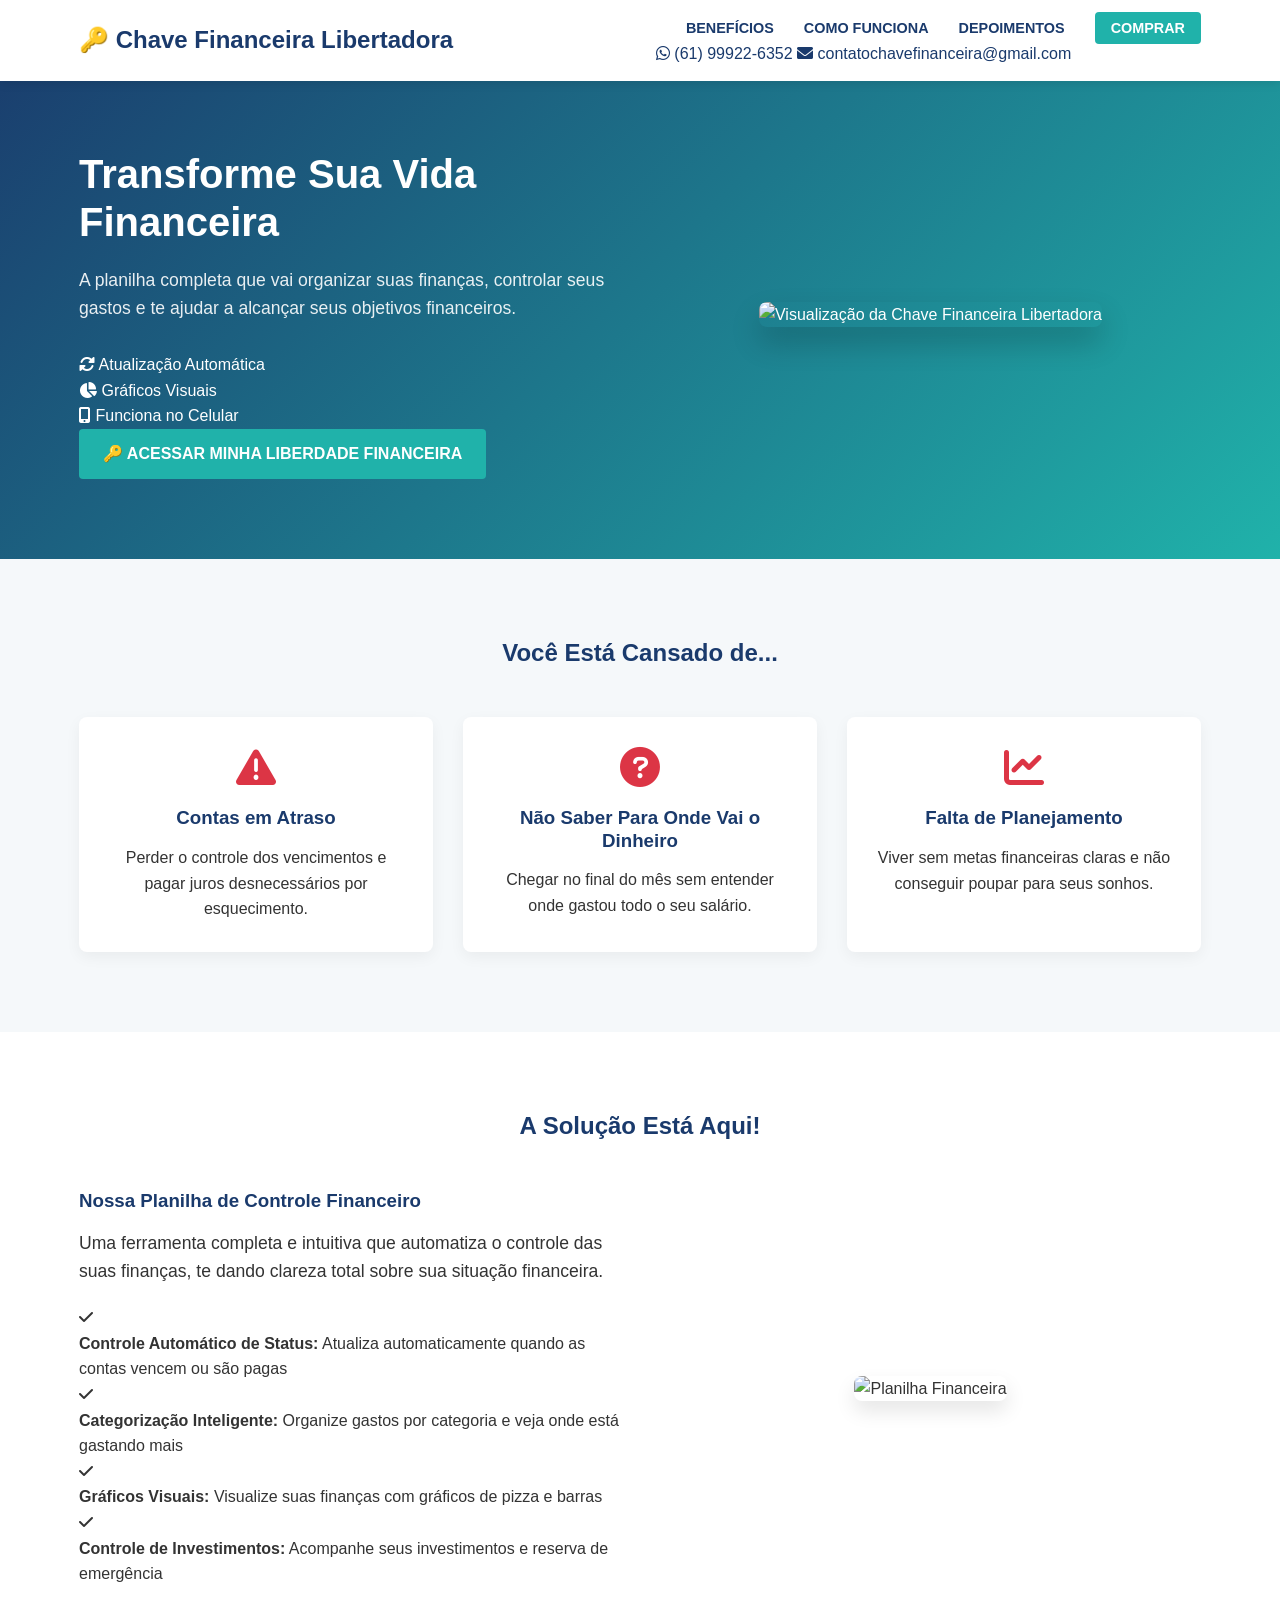
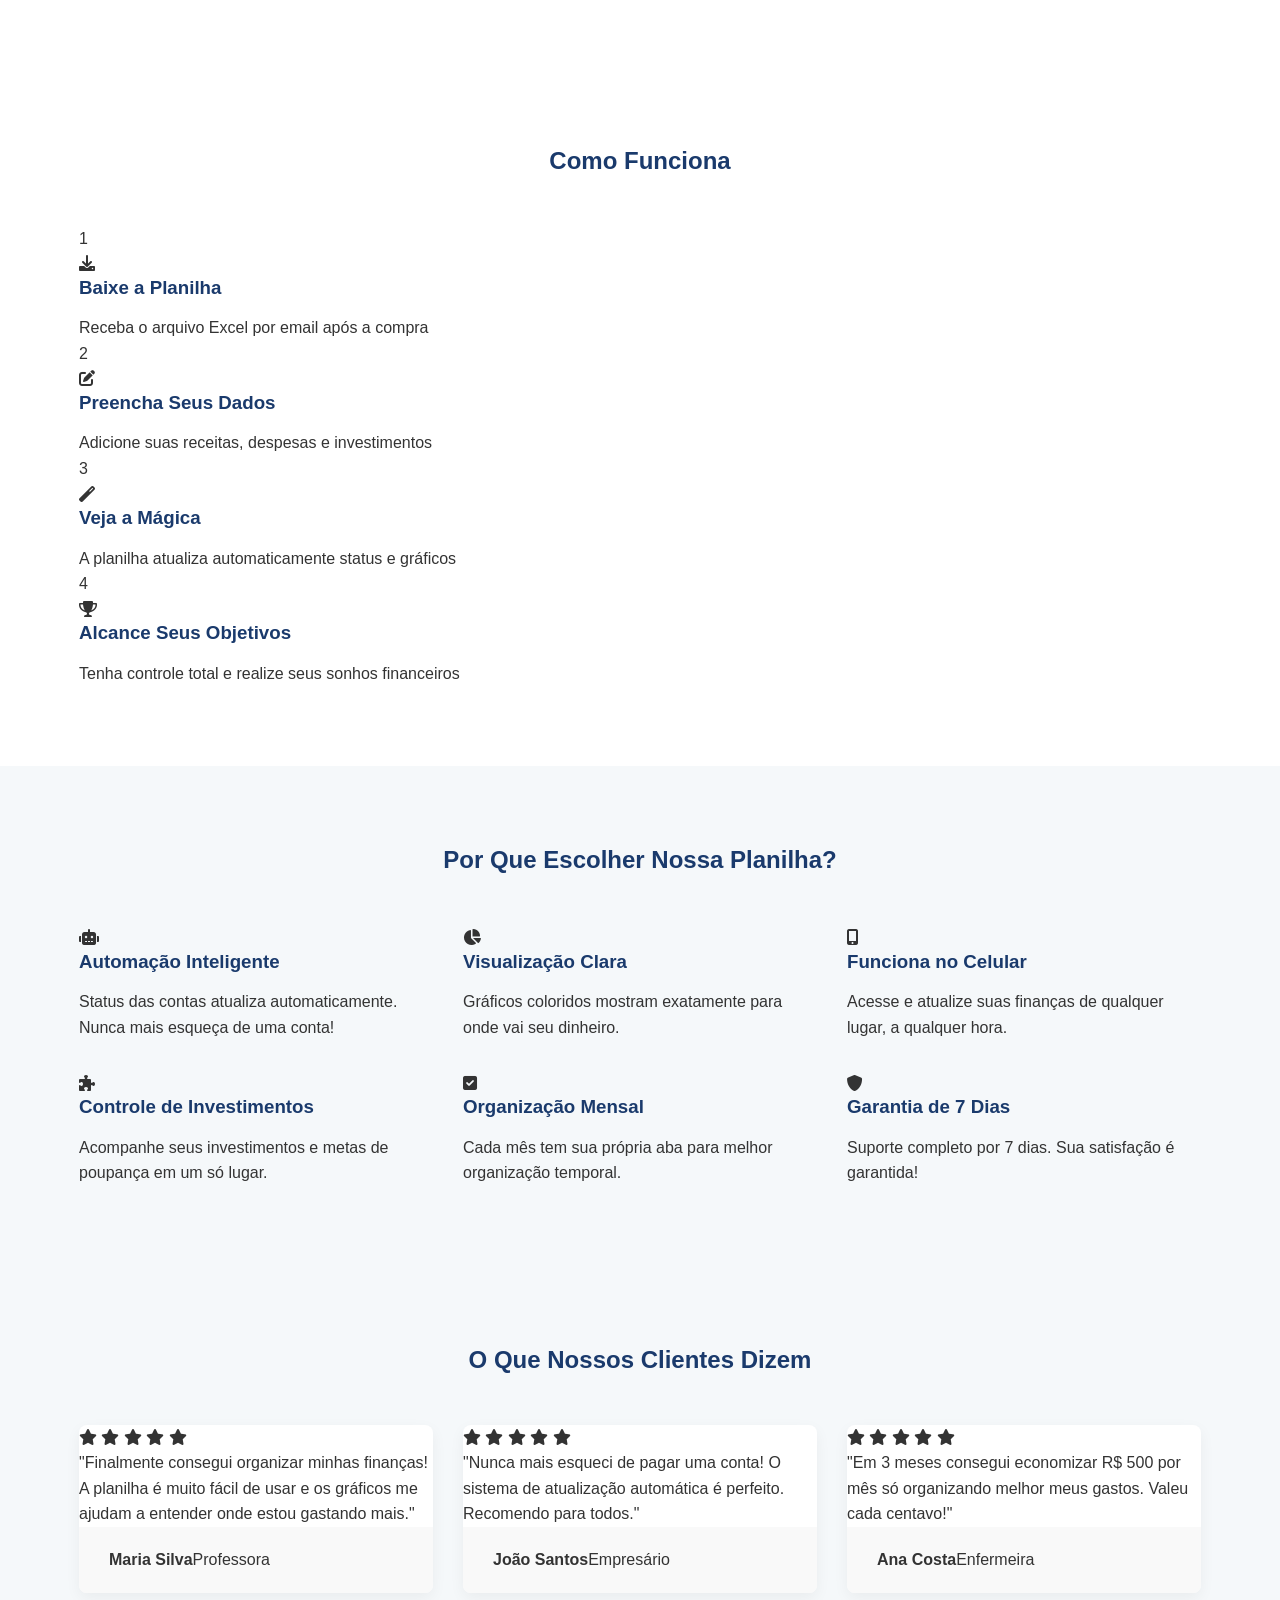
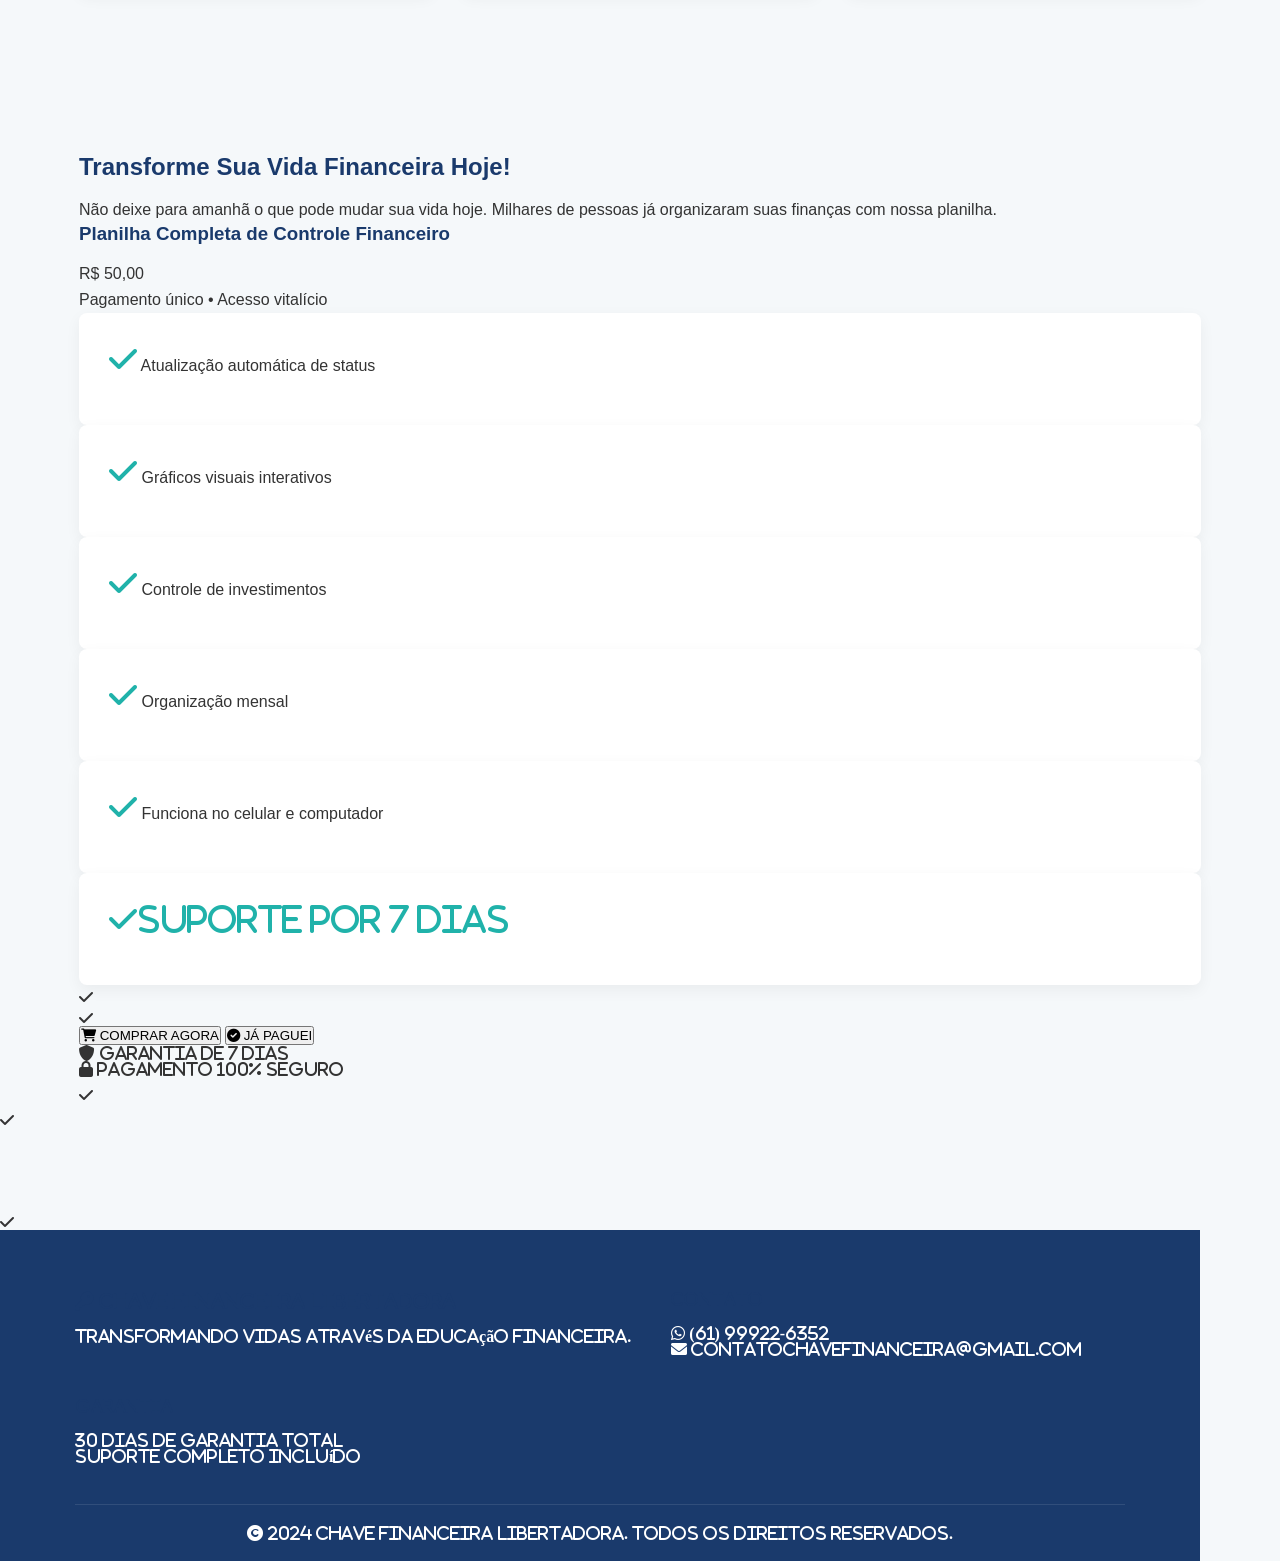
==== commit 418ccbdc: "Add files via upload" ====
--- a/index.html
+++ b/index.html
@@ -208,8 +208,7 @@
                     <div class="beneficio-icon">
                         <i class="fas fa-shield-alt"></i>
                     </div>
-                    <h3>Garantia de 7 Dias</h3>
-                    <p>Suporte completo por 7 dias. Sua satisfação é garantida!</p>
+                    <h3>Garantia de 7 Dias</h3>                    <p>Suporte completo por 7 dias. Sua satisfação é garantida!</p>
                 </div>
             </div>
         </div>
@@ -299,8 +298,7 @@
                         <span>Funciona no celular e computador</span>
                     </div>
                     <div class="beneficio-item">
-                        <i class="fas fa-check"></i>
-                        <span>Suporte por 30 dias</span>
+                        <i class="fas fa-check"></                        <span>Suporte por 7 dias</span>
                     </div>
                 </div>
                 
@@ -315,7 +313,7 @@
                 
                 <div class="garantia-info">
                     <i class="fas fa-shield-alt"></i>
-                    <span>Garantia de 30 Dias</span>
+                    <span>Garantia de 7 Dias</span>
                 </div>
                 
                 <div class="seguranca-info">
@@ -397,7 +395,7 @@
             <span class="close" onclick="fecharModal('modal-ja-paguei')">&times;</span>
             <h2>Confirmar Pagamento</h2>
             <div class="ja-paguei-content">
-                <p>Para confirmar seu pagamento e receber sua planilha, envie seu comprovante via WhatsApp:</p>
+                <p>Para receber sua planilha, por favor, envie o comprovante de pagamento e o seu **melhor e-mail** para um dos contatos abaixo. Assim que confirmarmos, enviaremos a planilha para o e-mail informado!</p>
                 
                 <div class="whatsapp-section">
                     <a href="https://wa.me/5561999226352?text=Olá! Acabei de fazer o pagamento da Chave Financeira Libertadora. Segue o comprovante:" 
